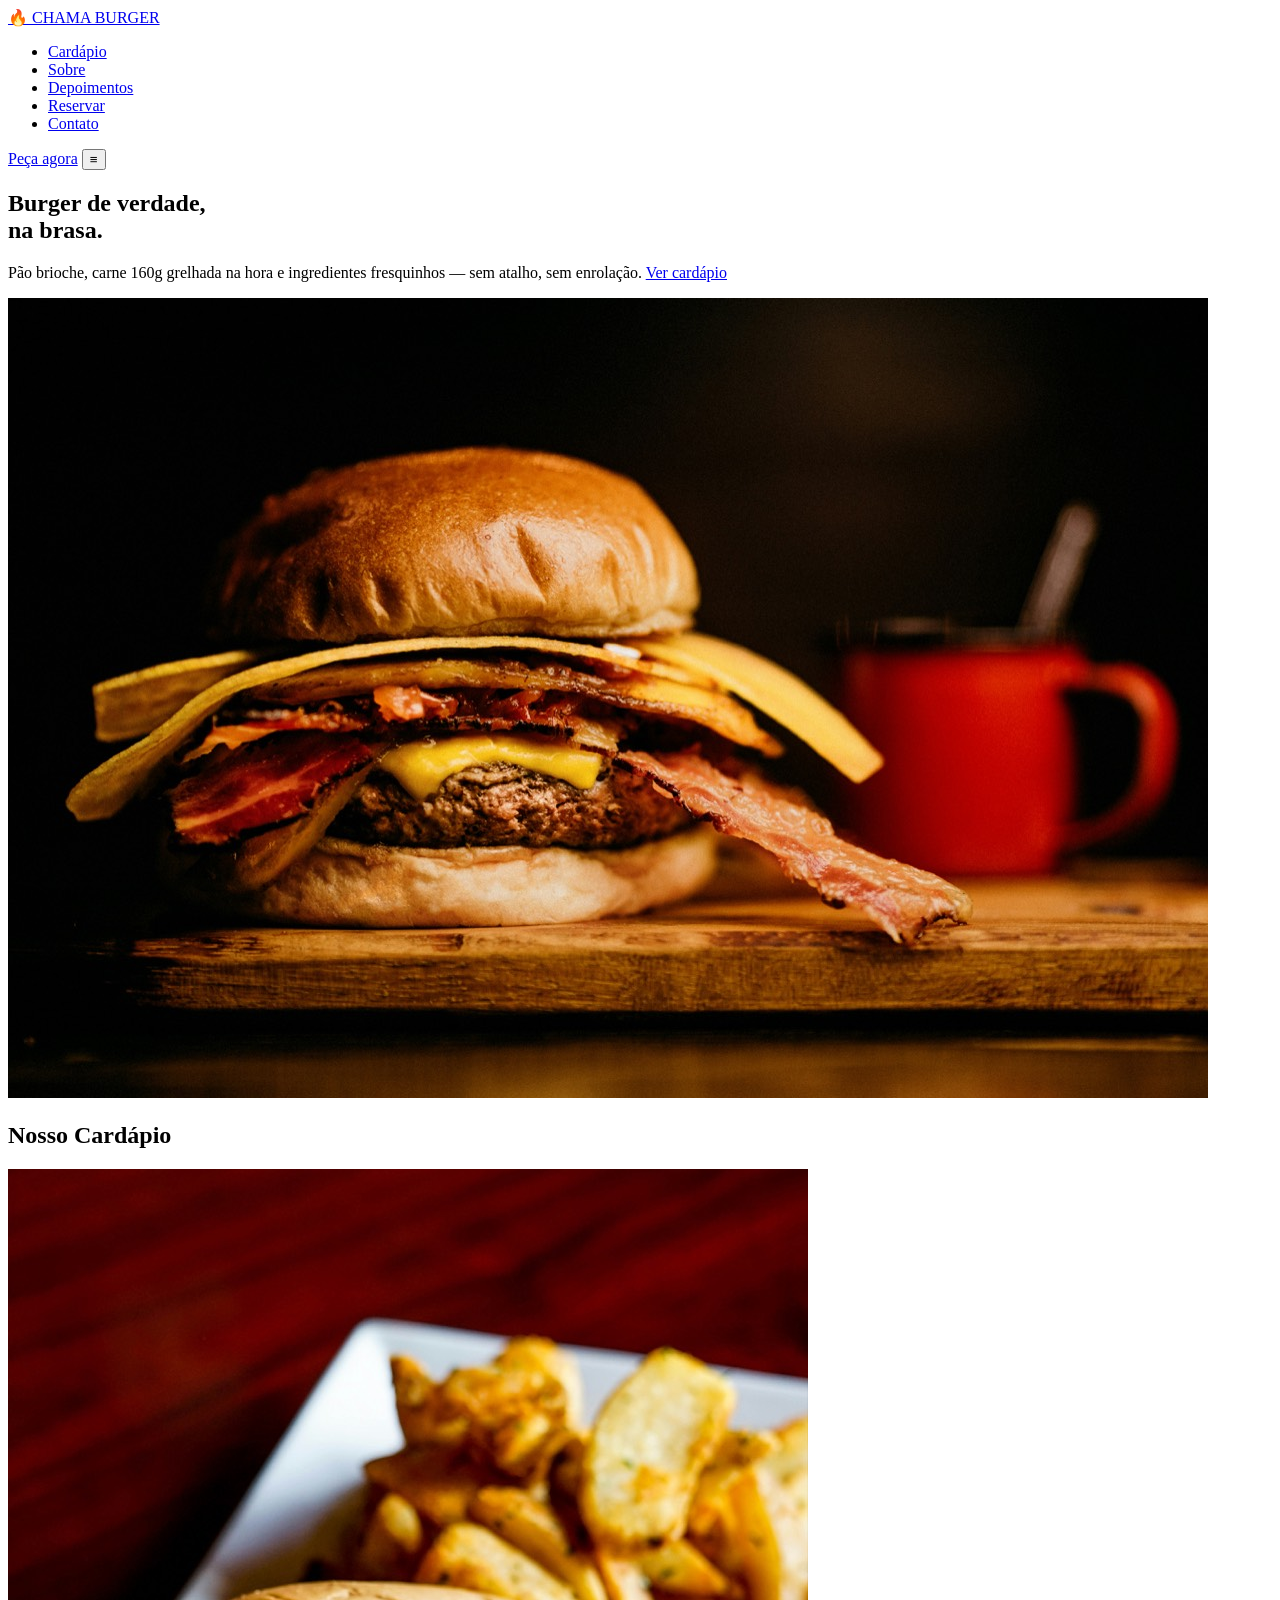
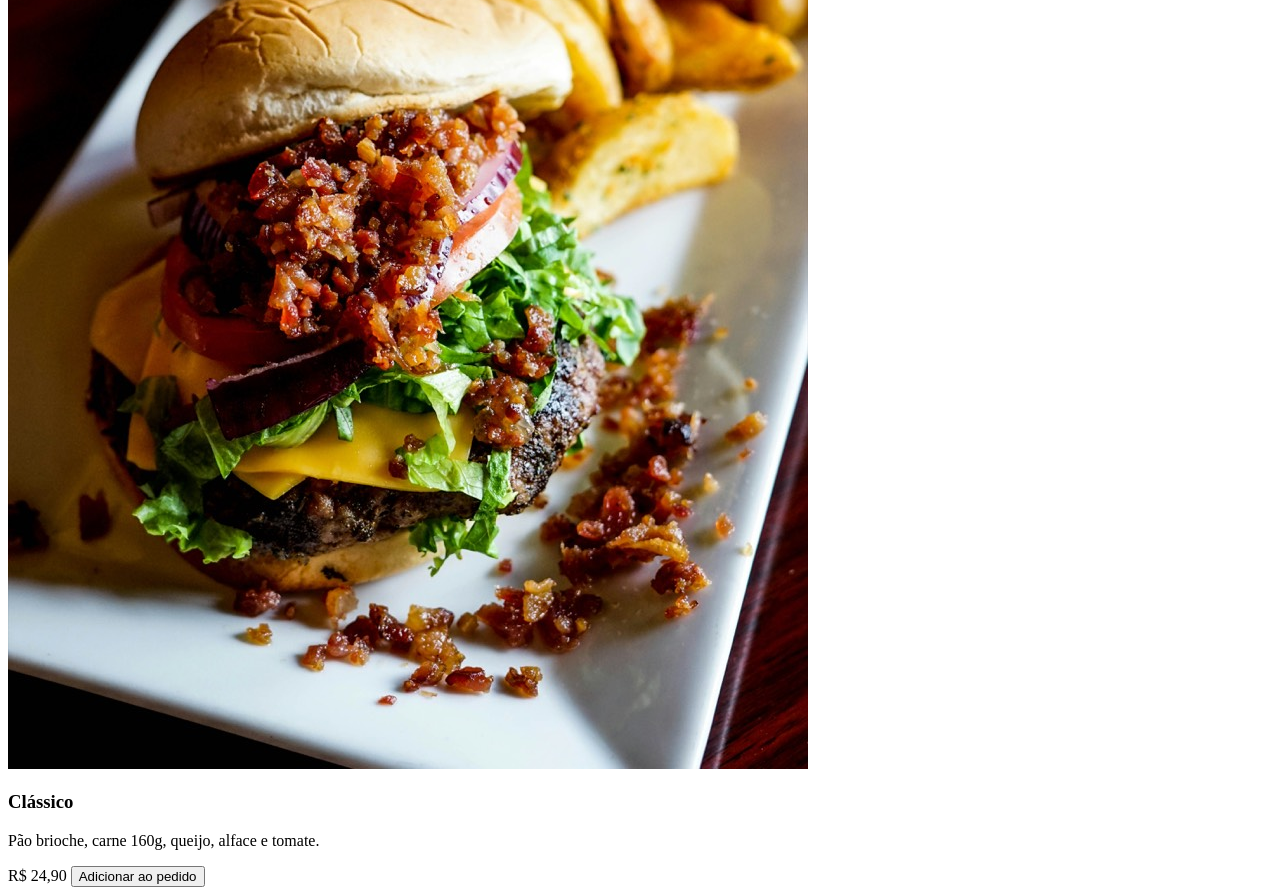
==== ChamaBurger1/index.html @ 7ead704f "ChamaBurger" ====
<!DOCTYPE html>
<html lang="pt-BR">
<head>
    <meta charset="UTF-8">
    <meta name="viewport" content="width=device-width, initial-scale=1.0">
    <title>ChamaBurger</title>
</head>
<body>
    <header class="cabeçalho-site">
<nav class="cabeçalho-site">
<a href="#" class="logo">🔥 CHAMA BURGER</a>

<ul class="menu-links" id="menuLinks">
<li><a href="#cardapio">Cardápio</a></li>
<li><a href="#sobre">Sobre</a></li>
<li><a href="#depoimentos">Depoimentos</a></li>
<li><a href="#reserva">Reservar</a></li>
<li><a href="#contato">Contato</a></li>
</ul>
<a href="#pedir" class="botao botao-nav">Peça agora</a>
<button class="menu-arir" id="menuAbrir" aria_label="Abrir menu">≡</button>
</nav>

    </header>

    <main>
<section class="destaque">
<div class="destaque-conteudo">
<div class="destaque-texto">
<h1>Burger de verdade,<br>na brasa.</h1>
<p>Pão brioche, carne 160g grelhada na hora e ingredientes fresquinhos — sem atalho, sem enrolação.
    <a href="#cardapio" class="botao botao-primario">Ver cardápio</a>

</div>
<div class="destaque-imagem">
<img src="images/destaque-burger.jpg" alt="Hambúrguer artesanal com bacon, queijo e pão brioche, grelhado na brasa">
</div>
</div>

</section>

<section class="cardapio" id="cardapio">
<h2>Nosso Cardápio</h2>
<div class="cardapio-itens">
<article class="cardapio-item">
<div class="cardapio-item-imagem">
<img src="images/burger-classico.jpg" alt="Foto do burger Clássico: pão brioche, carne e queijo">
</div>
<h3>Clássico</h3>
<p>Pão brioche, carne 160g, queijo, alface e tomate.</p>
<span class="preco">R$ 24,90</span>
<button class="adicionar-carrinho" data-name="Clássico" data-preco="24.90">Adicionar ao pedido</button>
</article>
</div>
</section>

    </main>

</body>
</html>
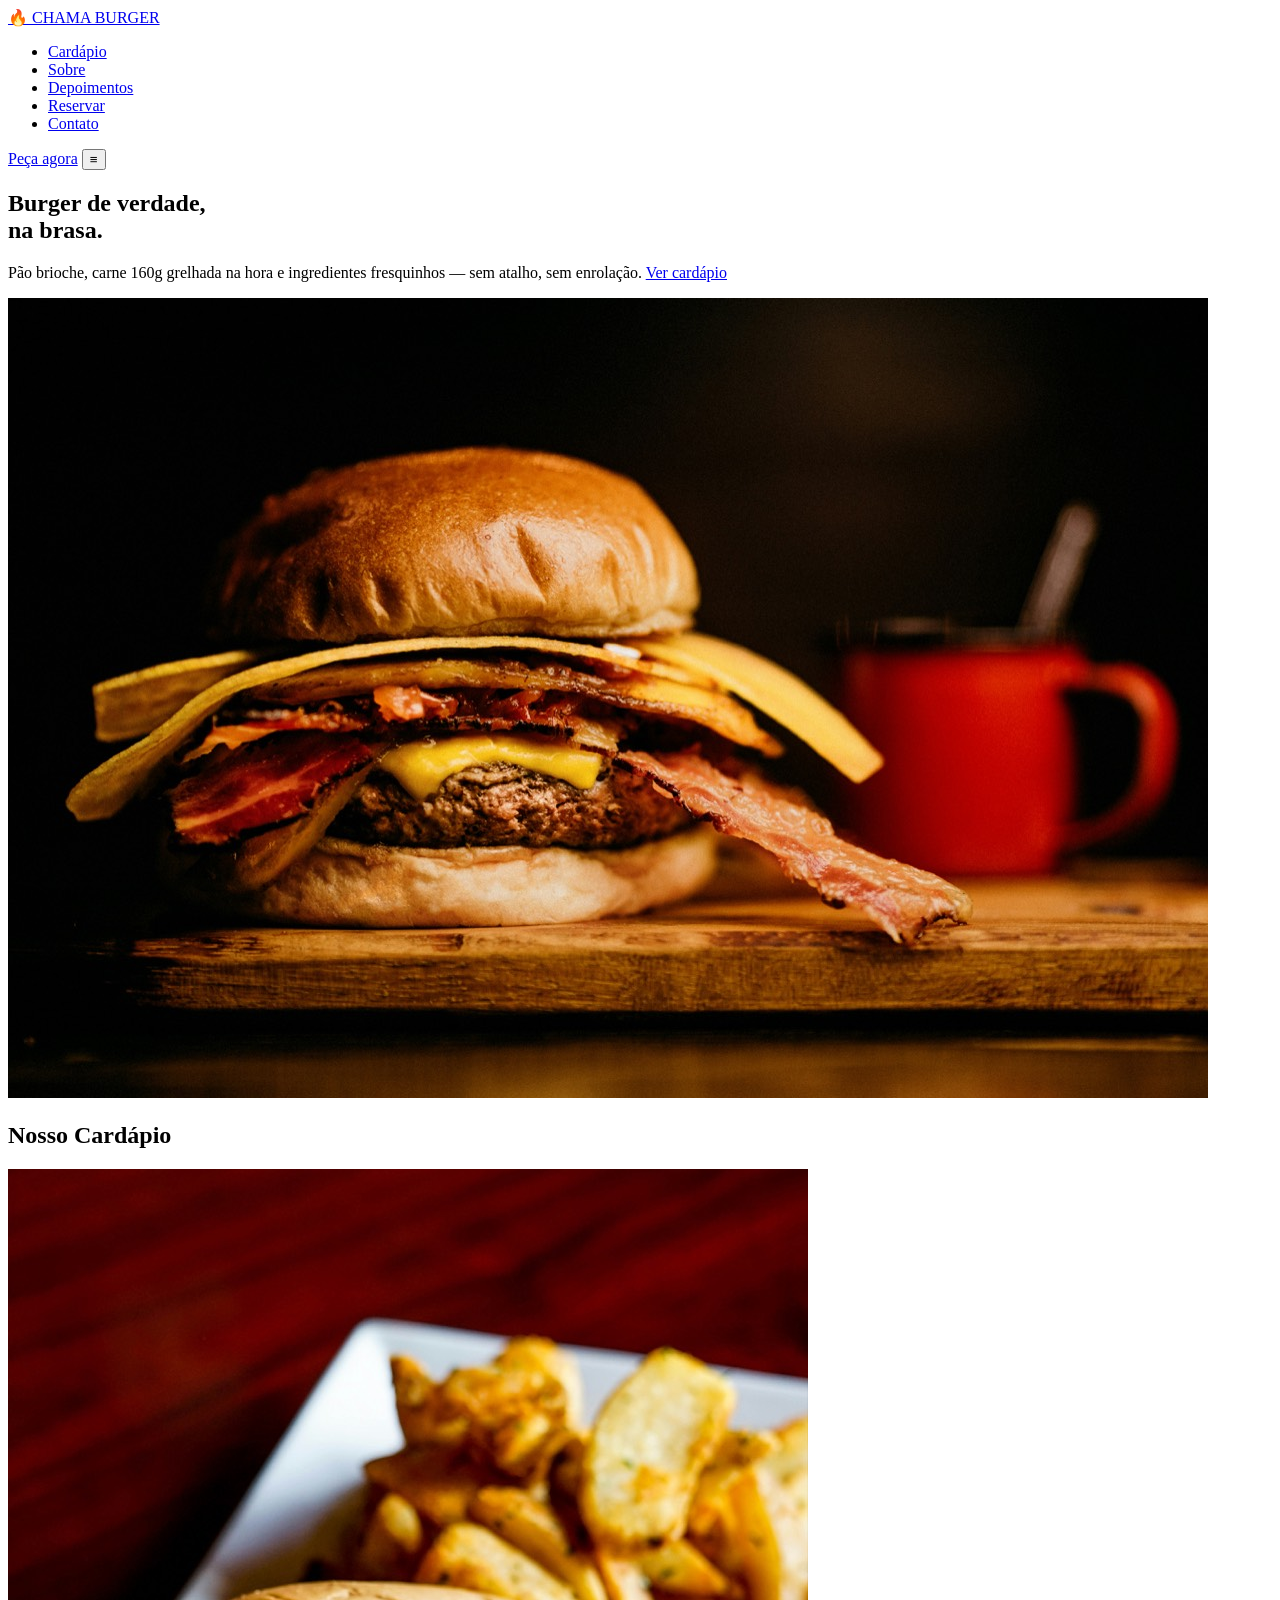
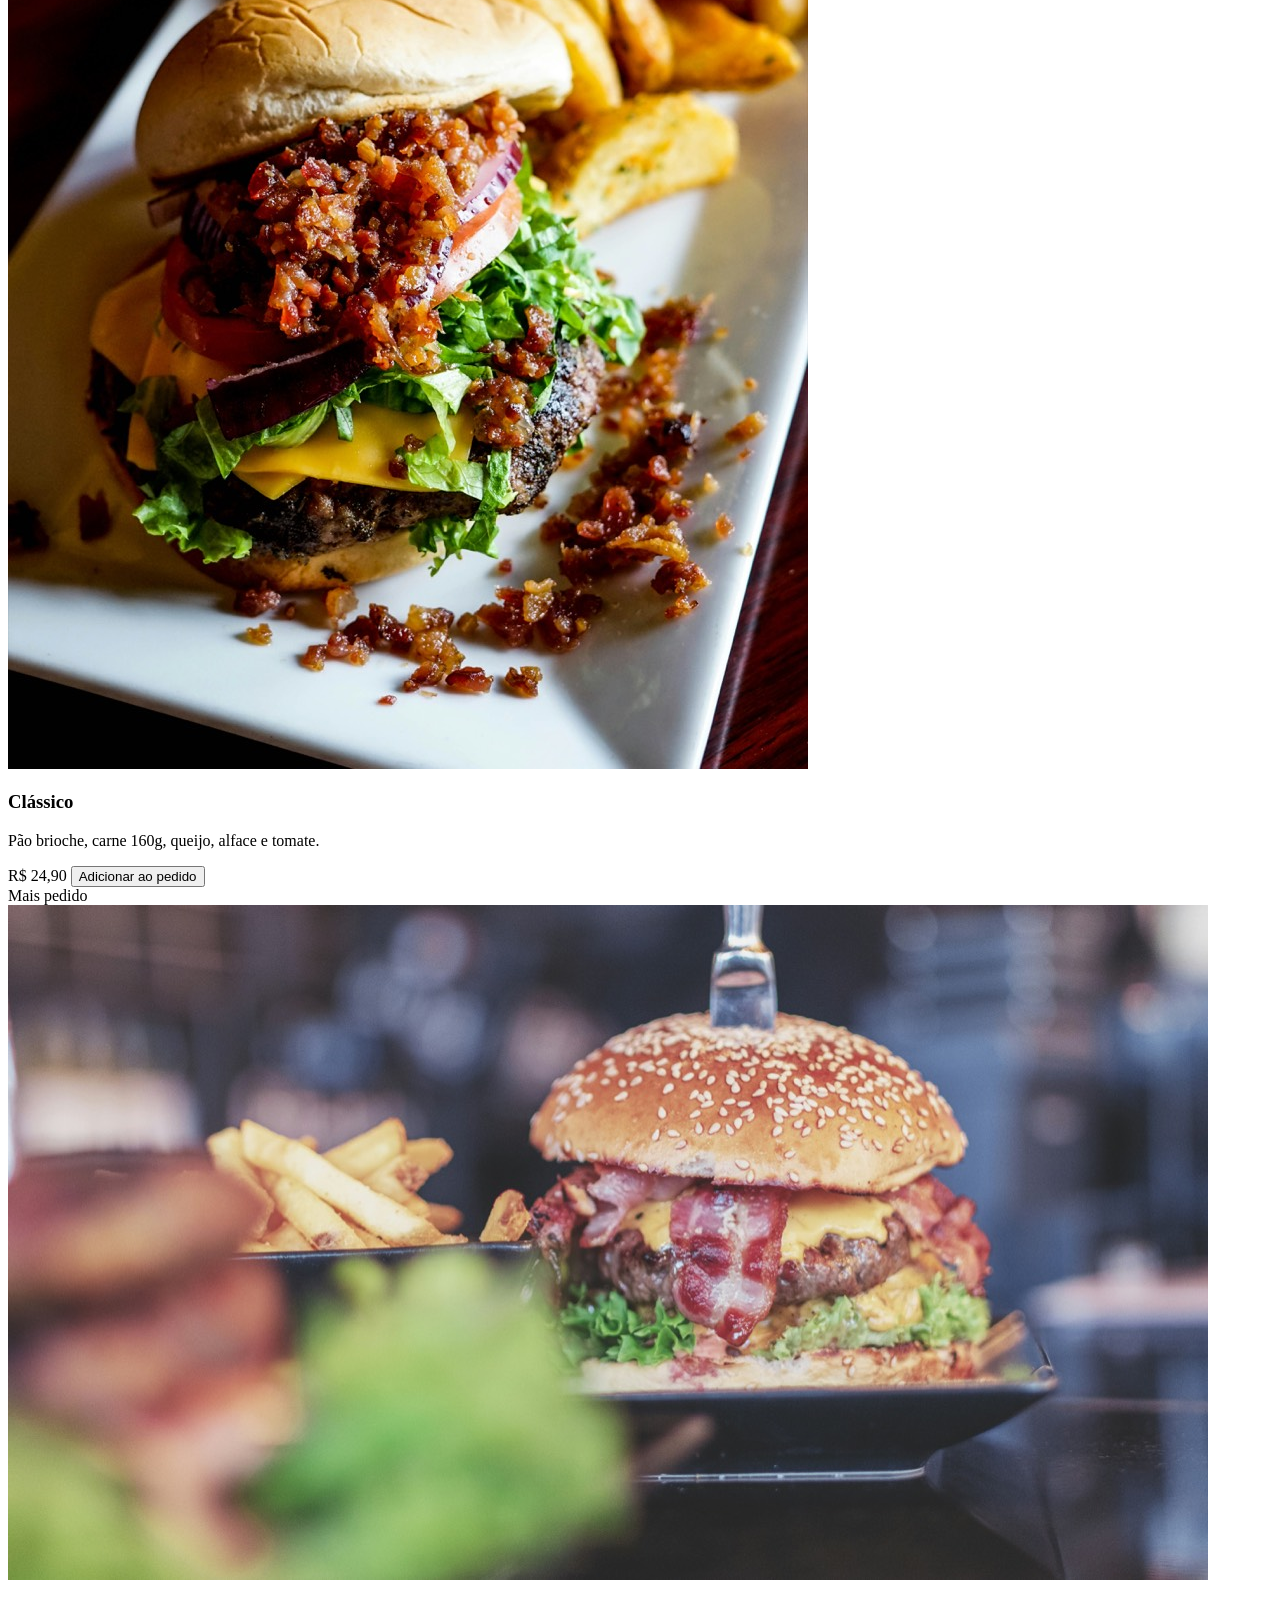
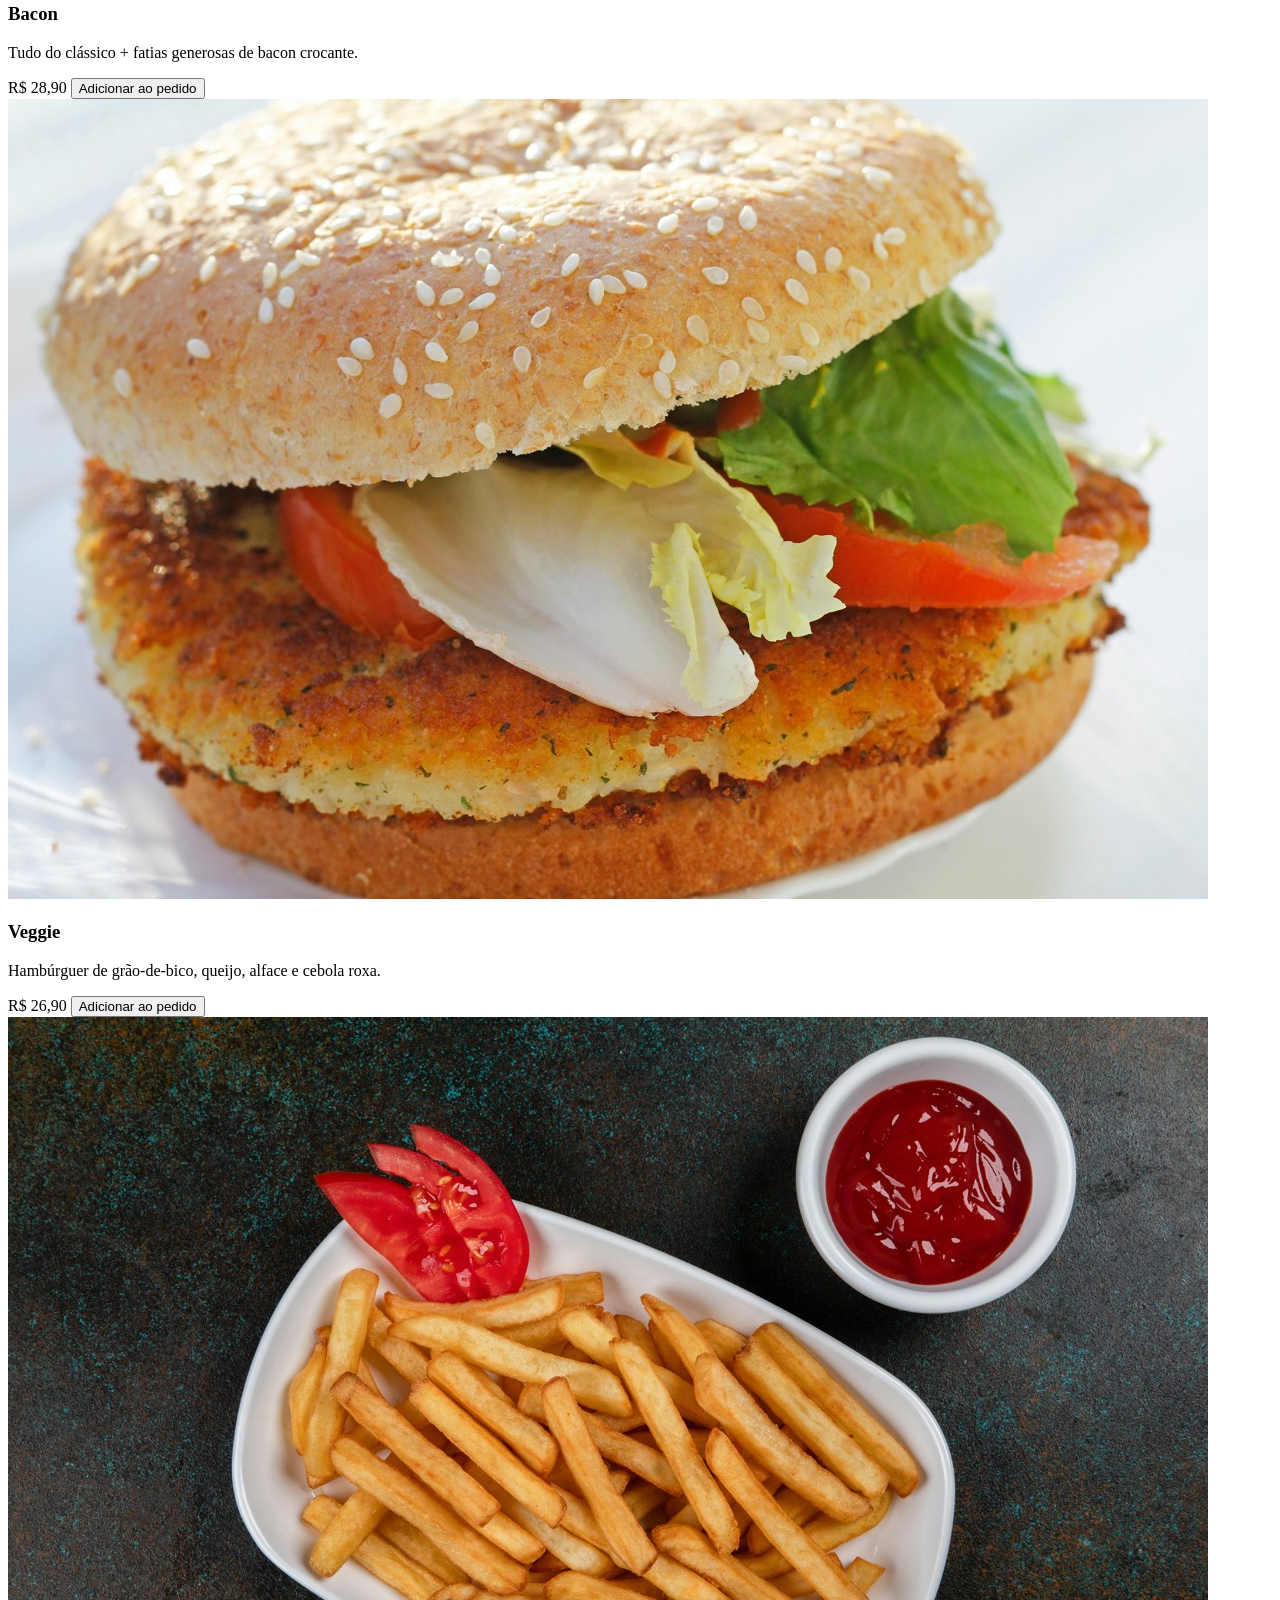
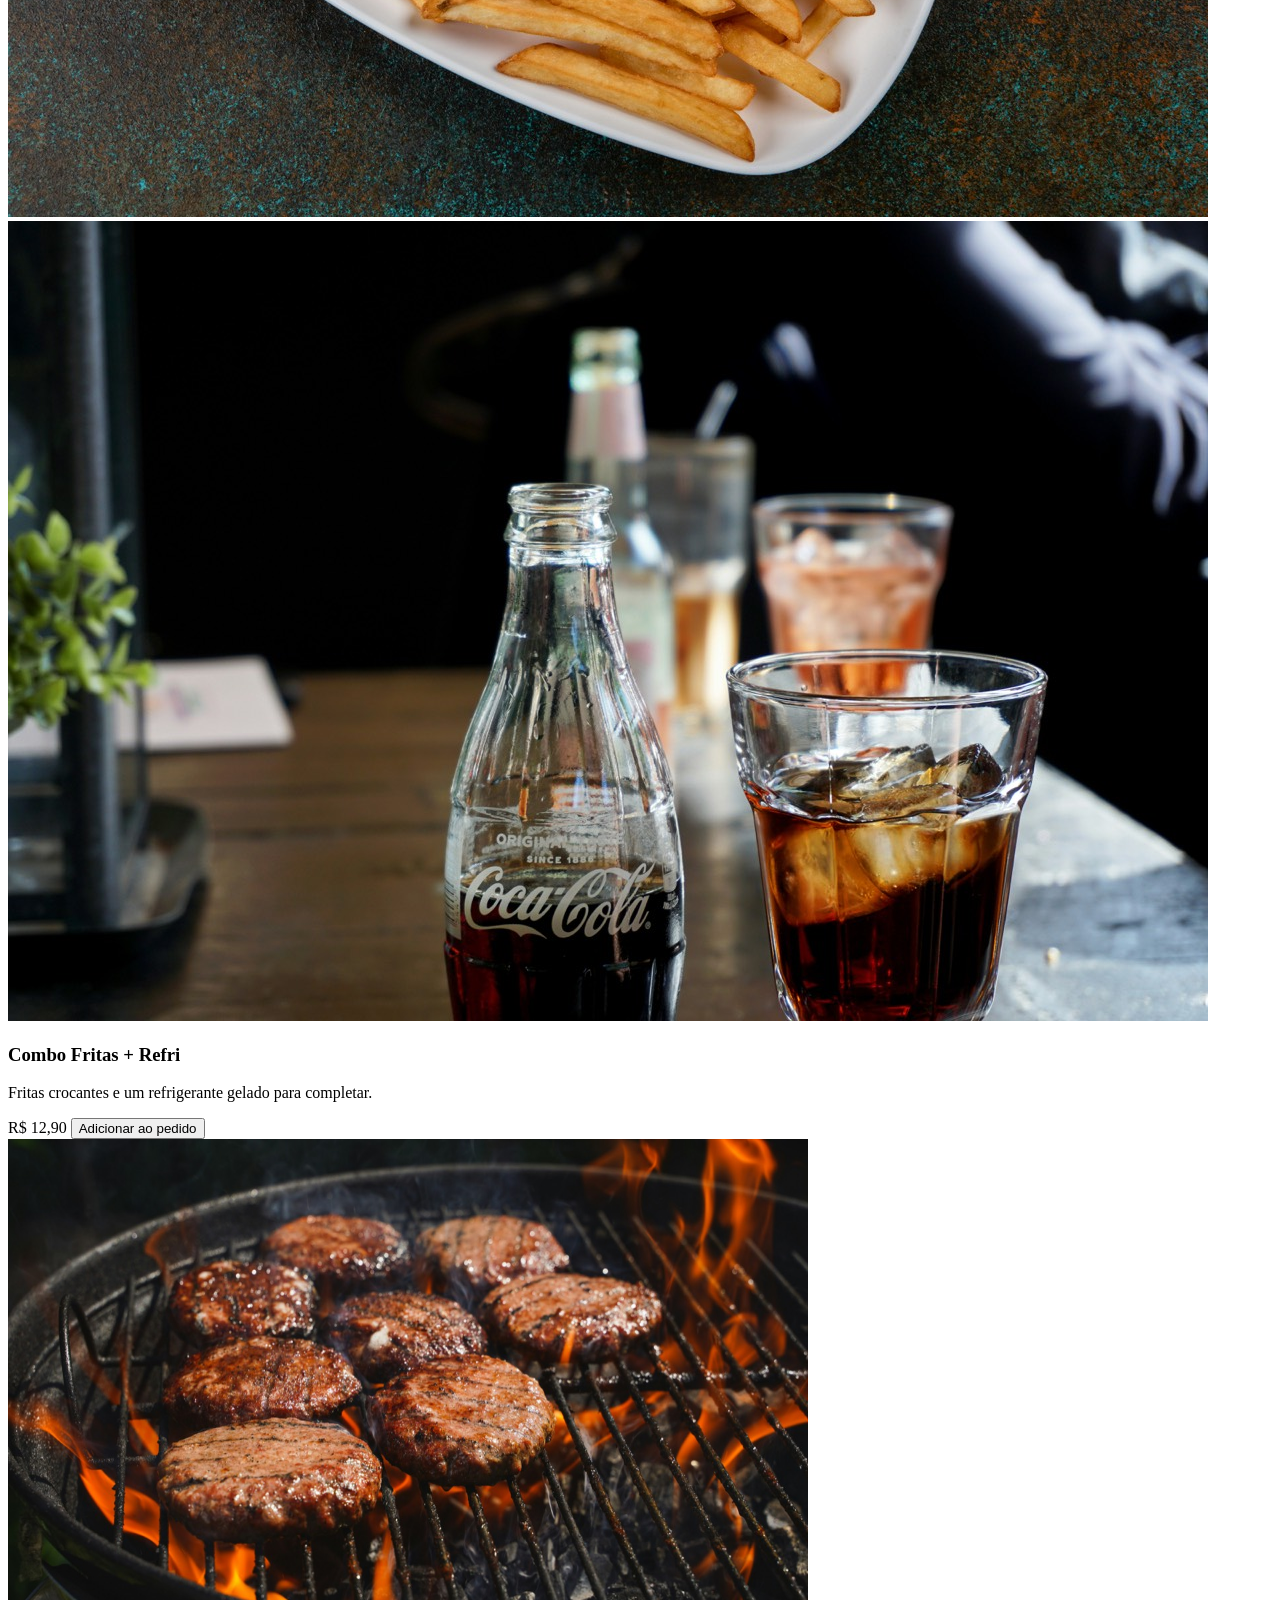
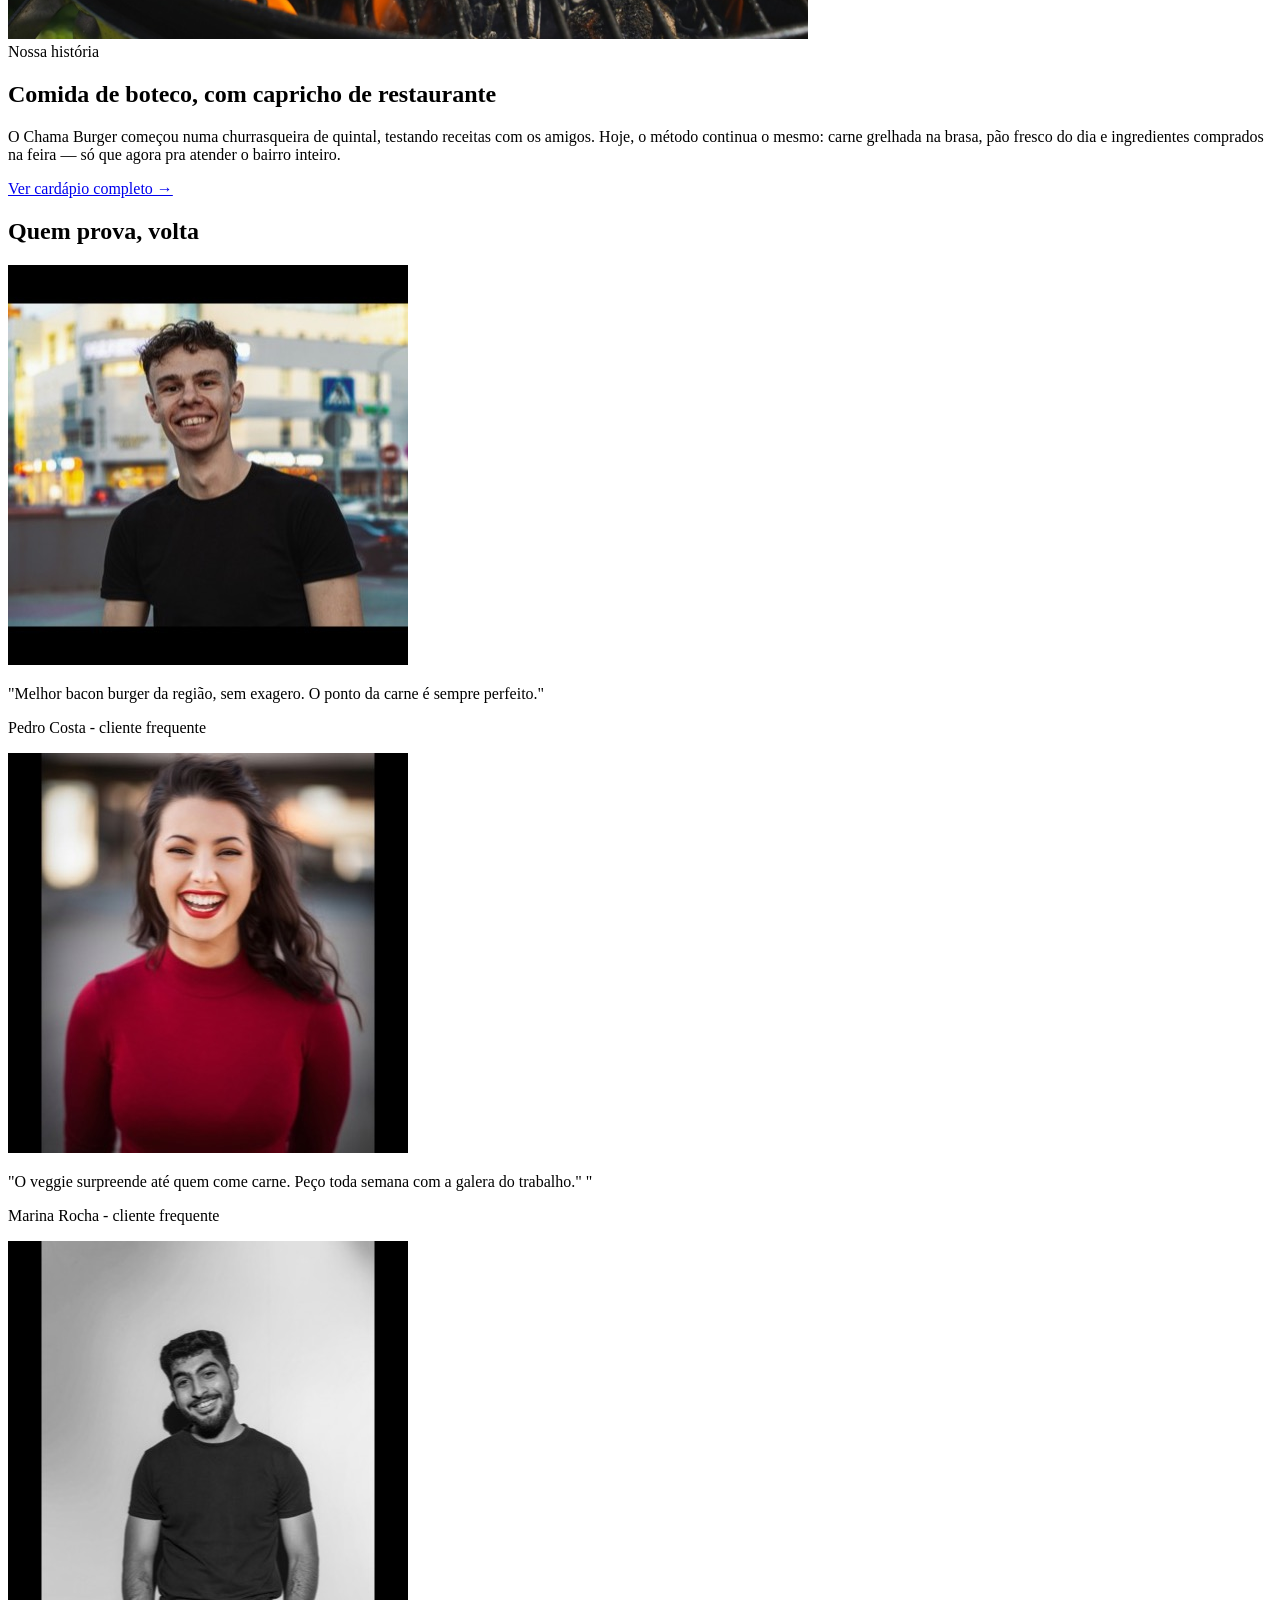
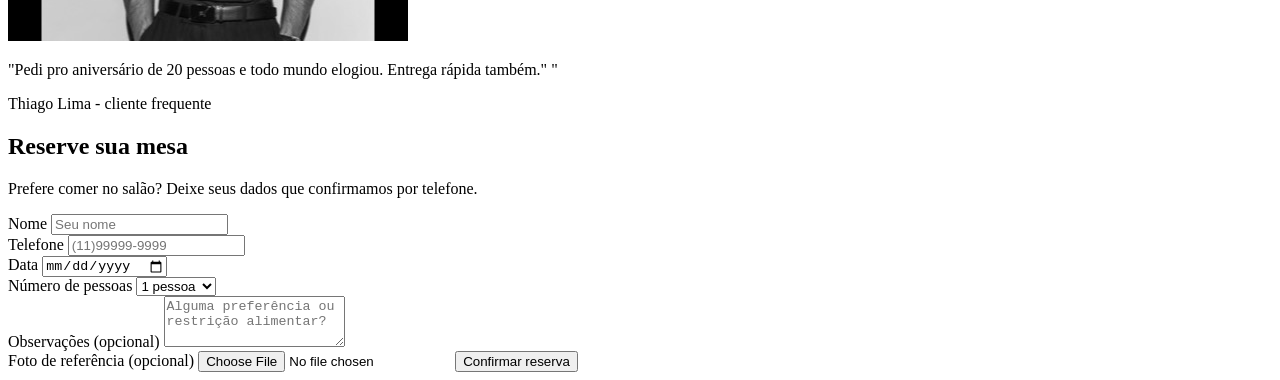
==== commit 061c7a00: "Chamaburger aula 2" ====
--- a/ChamaBurger1/index.html
+++ b/ChamaBurger1/index.html
@@ -1,60 +1,202 @@
 <!DOCTYPE html>
 <html lang="pt-BR">
+
 <head>
     <meta charset="UTF-8">
     <meta name="viewport" content="width=device-width, initial-scale=1.0">
     <title>ChamaBurger</title>
 </head>
+
 <body>
     <header class="cabeçalho-site">
-<nav class="cabeçalho-site">
-<a href="#" class="logo">🔥 CHAMA BURGER</a>
-
-<ul class="menu-links" id="menuLinks">
-<li><a href="#cardapio">Cardápio</a></li>
-<li><a href="#sobre">Sobre</a></li>
-<li><a href="#depoimentos">Depoimentos</a></li>
-<li><a href="#reserva">Reservar</a></li>
-<li><a href="#contato">Contato</a></li>
-</ul>
-<a href="#pedir" class="botao botao-nav">Peça agora</a>
-<button class="menu-arir" id="menuAbrir" aria_label="Abrir menu">≡</button>
-</nav>
+        <nav class="cabeçalho-site">
+            <a href="#" class="logo">🔥 CHAMA BURGER</a>
+
+            <ul class="menu-links" id="menuLinks">
+                <li><a href="#cardapio">Cardápio</a></li>
+                <li><a href="#sobre">Sobre</a></li>
+                <li><a href="#depoimentos">Depoimentos</a></li>
+                <li><a href="#reserva">Reservar</a></li>
+                <li><a href="#contato">Contato</a></li>
+            </ul>
+            <a href="#pedir" class="botao botao-nav">Peça agora</a>
+            <button class="menu-arir" id="menuAbrir" aria_label="Abrir menu">≡</button>
+        </nav>
 
     </header>
 
     <main>
-<section class="destaque">
-<div class="destaque-conteudo">
-<div class="destaque-texto">
-<h1>Burger de verdade,<br>na brasa.</h1>
-<p>Pão brioche, carne 160g grelhada na hora e ingredientes fresquinhos — sem atalho, sem enrolação.
-    <a href="#cardapio" class="botao botao-primario">Ver cardápio</a>
-
-</div>
-<div class="destaque-imagem">
-<img src="images/destaque-burger.jpg" alt="Hambúrguer artesanal com bacon, queijo e pão brioche, grelhado na brasa">
-</div>
-</div>
-
-</section>
-
-<section class="cardapio" id="cardapio">
-<h2>Nosso Cardápio</h2>
-<div class="cardapio-itens">
-<article class="cardapio-item">
-<div class="cardapio-item-imagem">
-<img src="images/burger-classico.jpg" alt="Foto do burger Clássico: pão brioche, carne e queijo">
-</div>
-<h3>Clássico</h3>
-<p>Pão brioche, carne 160g, queijo, alface e tomate.</p>
-<span class="preco">R$ 24,90</span>
-<button class="adicionar-carrinho" data-name="Clássico" data-preco="24.90">Adicionar ao pedido</button>
-</article>
-</div>
-</section>
+        <section class="destaque">
+            <div class="destaque-conteudo">
+                <div class="destaque-texto">
+                    <h1>Burger de verdade,<br>na brasa.</h1>
+                    <p>Pão brioche, carne 160g grelhada na hora e ingredientes fresquinhos — sem atalho, sem enrolação.
+                        <a href="#cardapio" class="botao botao-primario">Ver cardápio</a>
+
+                </div>
+                <div class="destaque-imagem">
+                    <img src="images/destaque-burger.jpg"
+                        alt="Hambúrguer artesanal com bacon, queijo e pão brioche, grelhado na brasa">
+                </div>
+            </div>
+
+        </section>
+
+        <section class="cardapio" id="cardapio">
+            <h2>Nosso Cardápio</h2>
+            <div class="cardapio-itens">
+
+                <article class="cardapio-item">
+                    <div class="cardapio-item-imagem">
+                        <img src="images/burger-classico.jpg"
+                            alt="Foto do burger Clássico: pão brioche, carne e queijo">
+                    </div>
+                    <h3>Clássico</h3>
+                    <p>Pão brioche, carne 160g, queijo, alface e tomate.</p>
+                    <span class="preco">R$ 24,90</span>
+                    <button class="adicionar-carrinho" data-name="Clássico" data-preco="24.90">Adicionar ao
+                        pedido</button>
+                </article>
+
+                <article class="cardapio-item">
+                    <span class="selo">Mais pedido</span>
+                    <div class="cardapio-item-imagem">
+                        <img src="images/burger-bacon.jpg" alt="Foto do burger Bacon com fatias crocantes">
+                    </div>
+                    <h3>Bacon</h3>
+                    <p>Tudo do clássico + fatias generosas de bacon crocante.</p>
+                    <span class="preco">R$ 28,90</span>
+                    <button class="adicionar-carrinho" data-name="Clássico" data-preco="28.90">Adicionar ao
+                        pedido</button>
+                </article>
+
+                <article class="cardapio-item">
+                    <div class="cardapio-item-imagem">
+                        <img src="images/burger-veggie.jpg" alt="Foto do burger Veggie com grão-de-bico e salada">
+                    </div>
+                    <h3>Veggie</h3>
+                    <p>Hambúrguer de grão-de-bico, queijo, alface e cebola roxa.</p>
+                    <span class="preco">R$ 26,90</span>
+                    <button class="adicionar-carrinho" data-name="Clássico" data-preco="26.90">Adicionar ao
+                        pedido</button>
+                </article>
+
+                <article class="cardapio-item">
+                    <div class="cardapio-item-imagem cardapio-item-imagem-combo">
+                        <img src="images/fritas.jpg" alt="Porção de fritas crocantes">
+                        <img src="images/bebida.jpg" alt="Refrigerante gelado com gelo">
+                    </div>
+                    <h3>Combo Fritas + Refri</h3>
+                    <p>Fritas crocantes e um refrigerante gelado para completar.</p>
+                    <span class="preco">R$ 12,90</span>
+                    <button class="adicionar-carrinho" data-name="Combo Fritas + Refri" data-preco="12.90">Adicionar ao
+                        pedido</button>
+                </article>
+            </div>
+            <section>
+
+                <!--Sobre-->
+            </section class="sobre" id="sobre">
+            <div class="sobre-imagem">
+                <img src="images/sobre-burger.jpg" alt="" width="800" height="500">
+            </div>
+
+            <div class="sobre-texto">
+                <span class="secao-rotulo">Nossa história</span>
+                <h2>Comida de boteco, com capricho de restaurante</h2>
+                <p>O Chama Burger começou numa churrasqueira de quintal, testando receitas com os
+                    amigos. Hoje, o método continua o mesmo: carne grelhada na brasa, pão fresco
+                    do dia e ingredientes comprados na feira — só que agora pra atender o bairro
+                    inteiro.
+                </p>
+                <a href="#cardapio" class="link-seta">Ver cardápio completo →</a>
+            </div>
+        </section>
+
+        <!-- DEPOIMENTOS -->
+        <section class="depoimentos" id="depoimentos">
+
+            <h2>Quem prova, volta</h2>
+            <div class="depoimentos-lista">
+
+                <article class="depoimento">
+                    <img src="images/avatar-pedro.jpg" alt="Foto de Pedro Costa" class="avatar" class="citacao">
+                    <p>"Melhor bacon burger da região, sem exagero. O ponto da carne é sempre perfeito."</p>
+                    <p class="autor">Pedro Costa <span>- cliente frequente</span></p>
+                </article>
+
+                <article class="depoimento">
+                    <img src="images/avatar-marina.jpg" alt="Foto de Marina" class="avatar" class="citacao">
+                    <p>"O veggie surpreende até quem come carne. Peço toda semana com a galera do trabalho."
+                        "</p>
+                    <p class="autor">Marina Rocha <span>- cliente frequente</span></p>
+                </article>
+
+                <article class="depoimento">
+                    <img src="images/avatar-thiago.jpg" alt="Foto de Thiago Lima" class="avatar" class="citacao">
+                    <p>"Pedi pro aniversário de 20 pessoas e todo mundo elogiou. Entrega rápida também."
+                        "</p>
+                    <p class="autor">Thiago Lima <span>- cliente frequente</span></p>
+                </article>
+
+            </div>
+
+        </section>
+
+        <!-- Reserva -->
+        <section class="reserva" id="reserva">
+            <h2>Reserve sua mesa</h2>
+            <p>Prefere comer no salão? Deixe seus dados que confirmamos por telefone.
+            </p>
+
+            <form class="reserva-formulario" id="reservaFormulario">
+
+                <div class="linha-formulario?">
+                    <label for="nome">Nome</label>
+                    <input type="text" id="nome" name="nome" placeholder="Seu nome" required>
+                </div>
+
+                <div class="linha-formulario">
+                    <label for="telefone">Telefone</label>
+                    <input type="tel" id="telefone" name="telefone" placeholder="(11)99999-9999" required>
+                </div>
+
+                <div class="linha-formulario?">
+                    <label for="data">Data</label>
+                    <input type="date" id="data" name="data" required>
+                </div>
+
+                <div class="linha-formulario">
+                    <label for="pessoas">Número de pessoas</label>
+                    <select name="pessoas" id="pessoas">
+                        <option value="1">1 pessoa</option>
+                        <option value="2">2 pessoa</option>
+                        <option value="3">3 pessoa</option>
+                        <option value="4">4 pessoa</option>
+                        <option value="5+">5 ou mais</option>
+                    </select>
+                </div>
+
+                <div class="linha-formulario linha-formulario-completa">
+                    <label for="mensagem">Observações (opcional)</label>
+                    <textarea name="mensagem" id="mensagem" rows="3"
+                        placeholder="Alguma preferência ou restrição alimentar?"></textarea>
+                </div>
+
+                <div class="linha-formulario linha-formulario-completa">
+                    <label for="foto">Foto de referência (opcional)</label>
+                    <input type="file" id="foto" name="foto" accept="image/*">
+
+                    <img id="fotoPrevia" class="foto-previa" alt="Prévia da imagem selecionada" hidden>
+                    <button type="submit" class="botao botao-primario formulario-enviar">Confirmar reserva</button>
+                </div>
+
+            </form>
+        </section>
+
 
     </main>
 
 </body>
+
 </html>
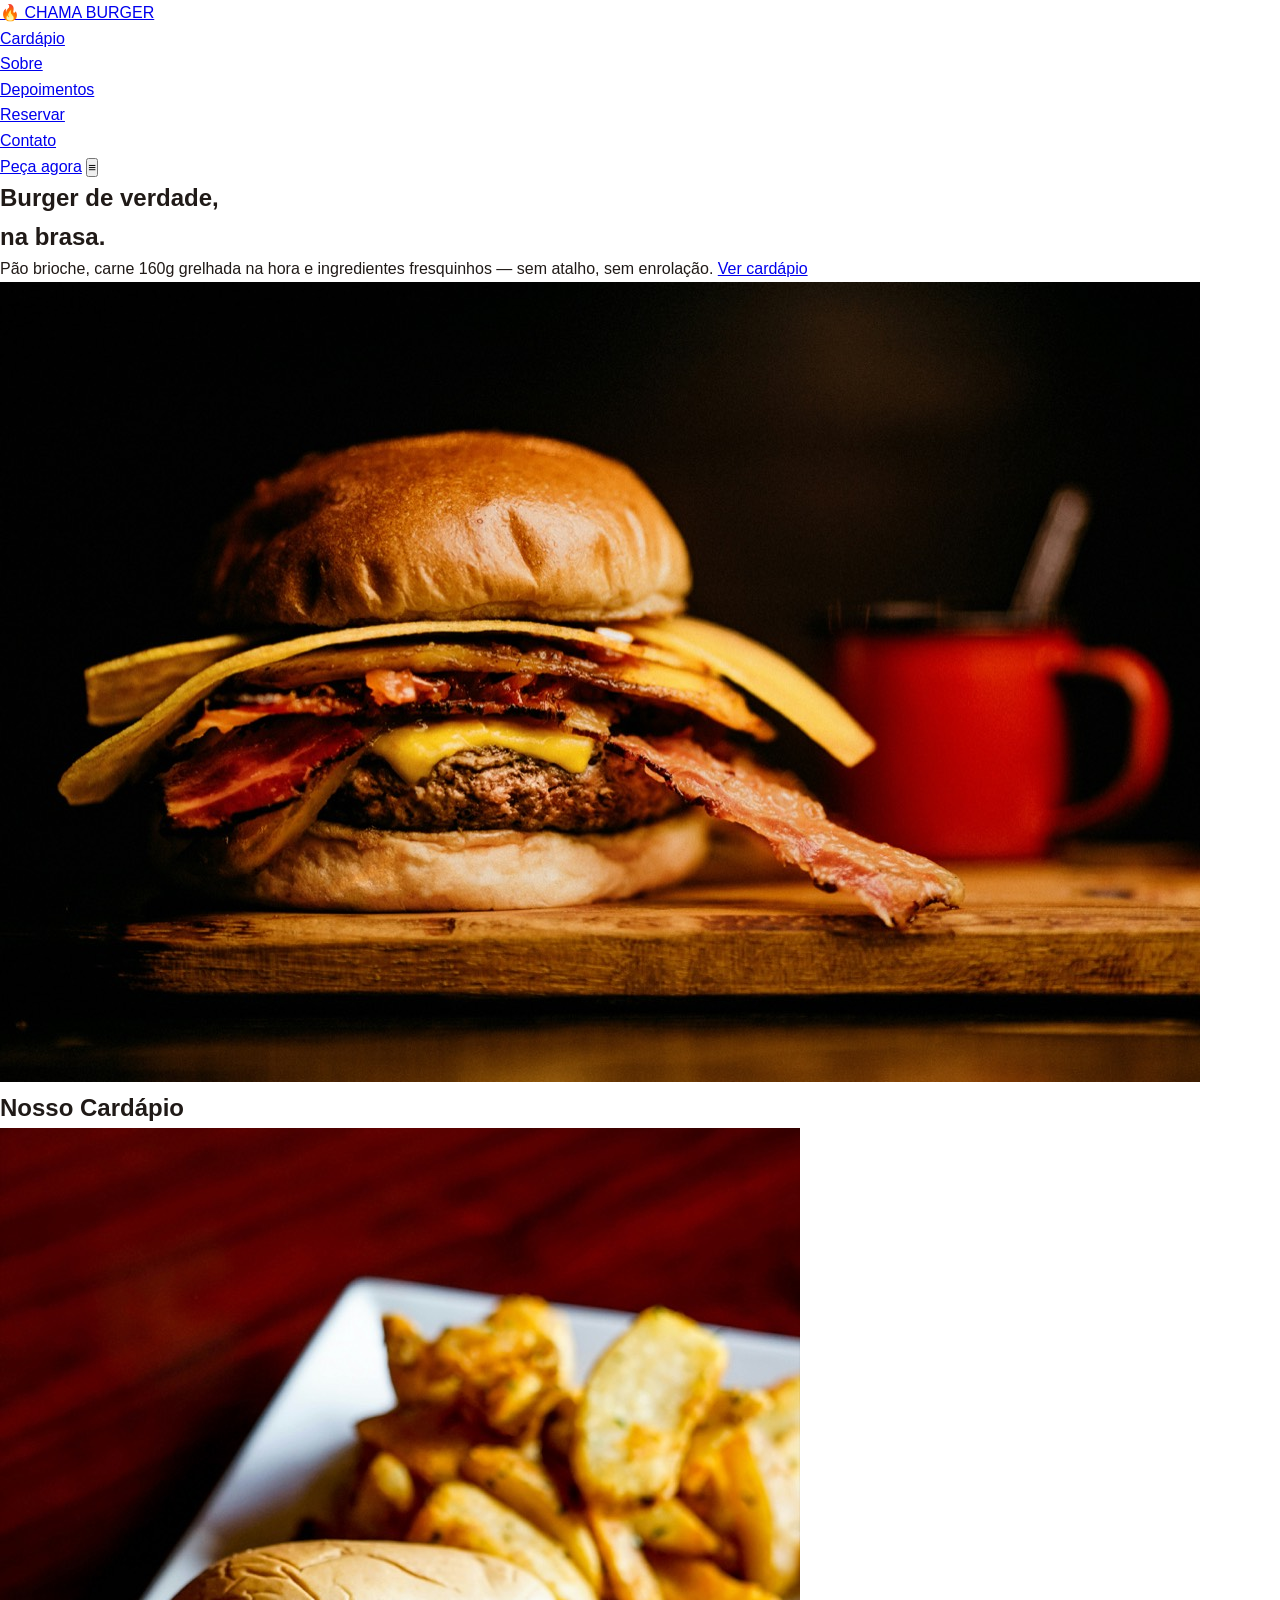
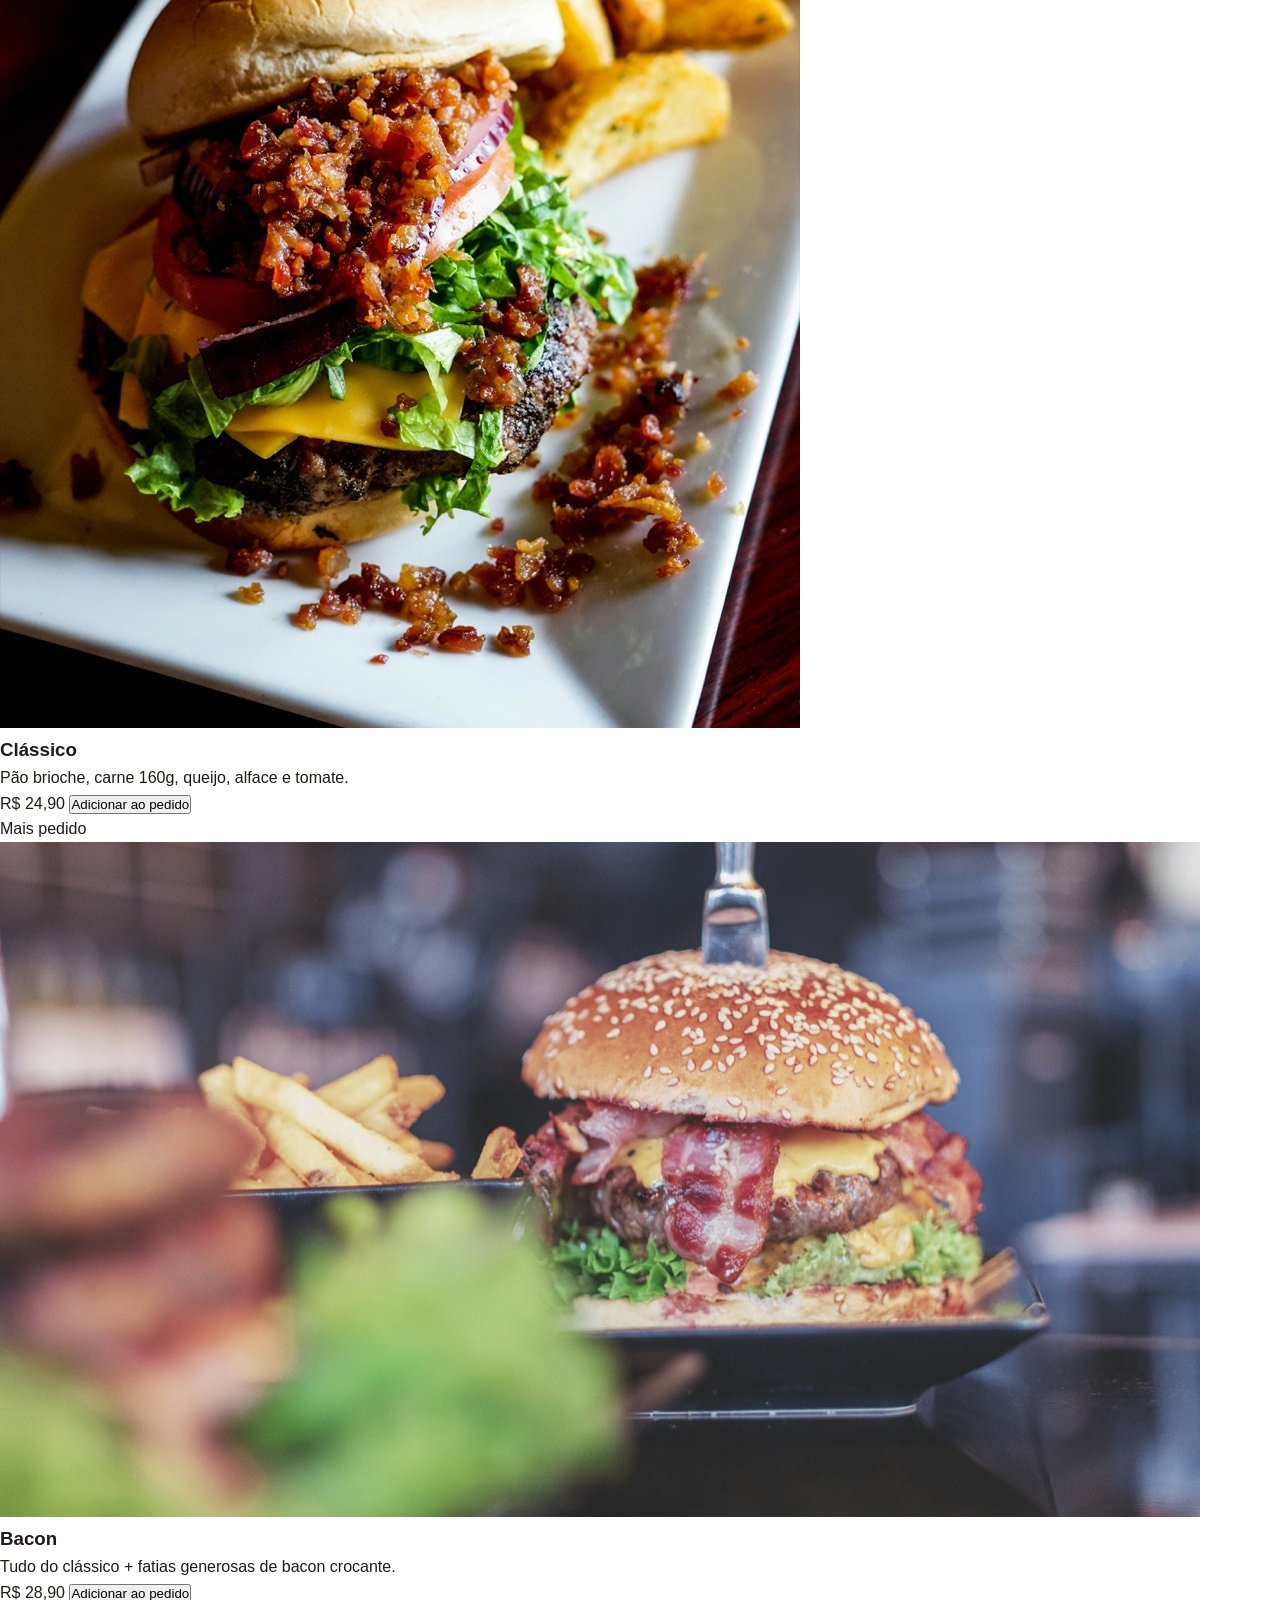
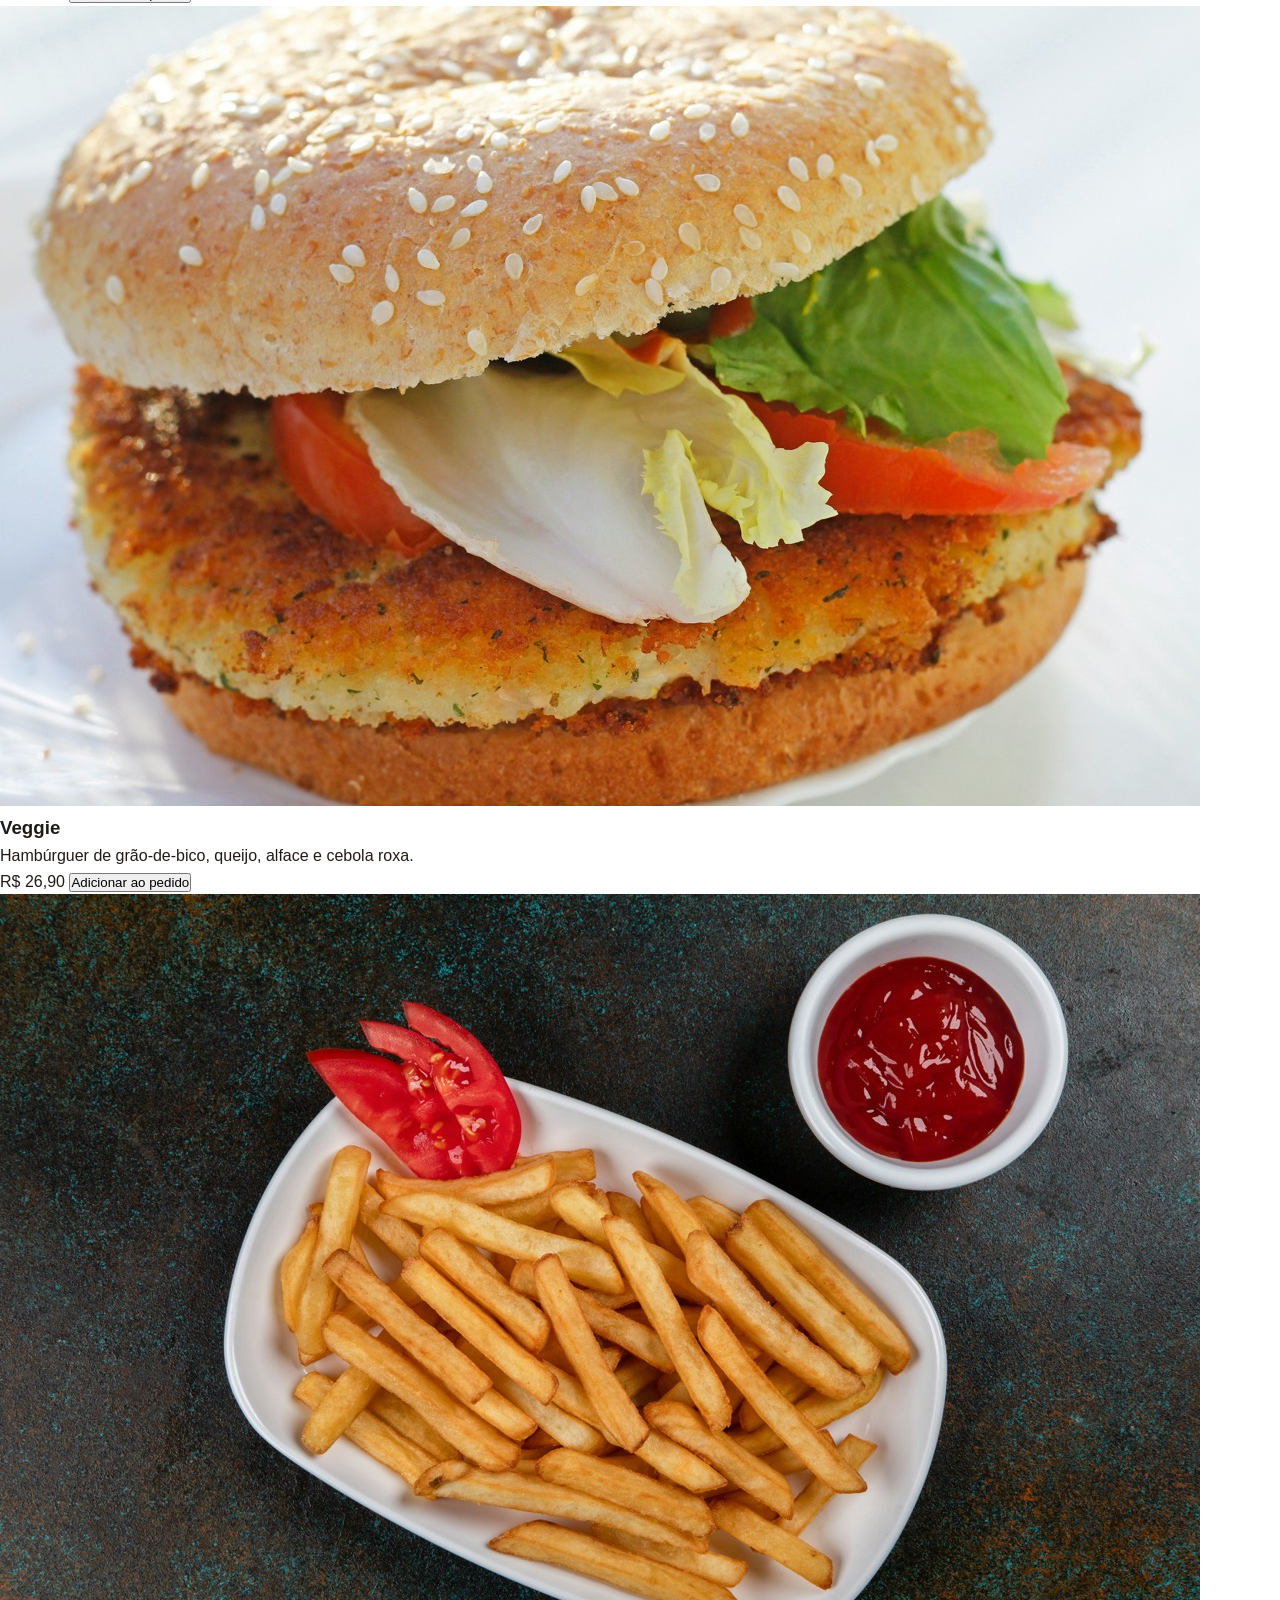
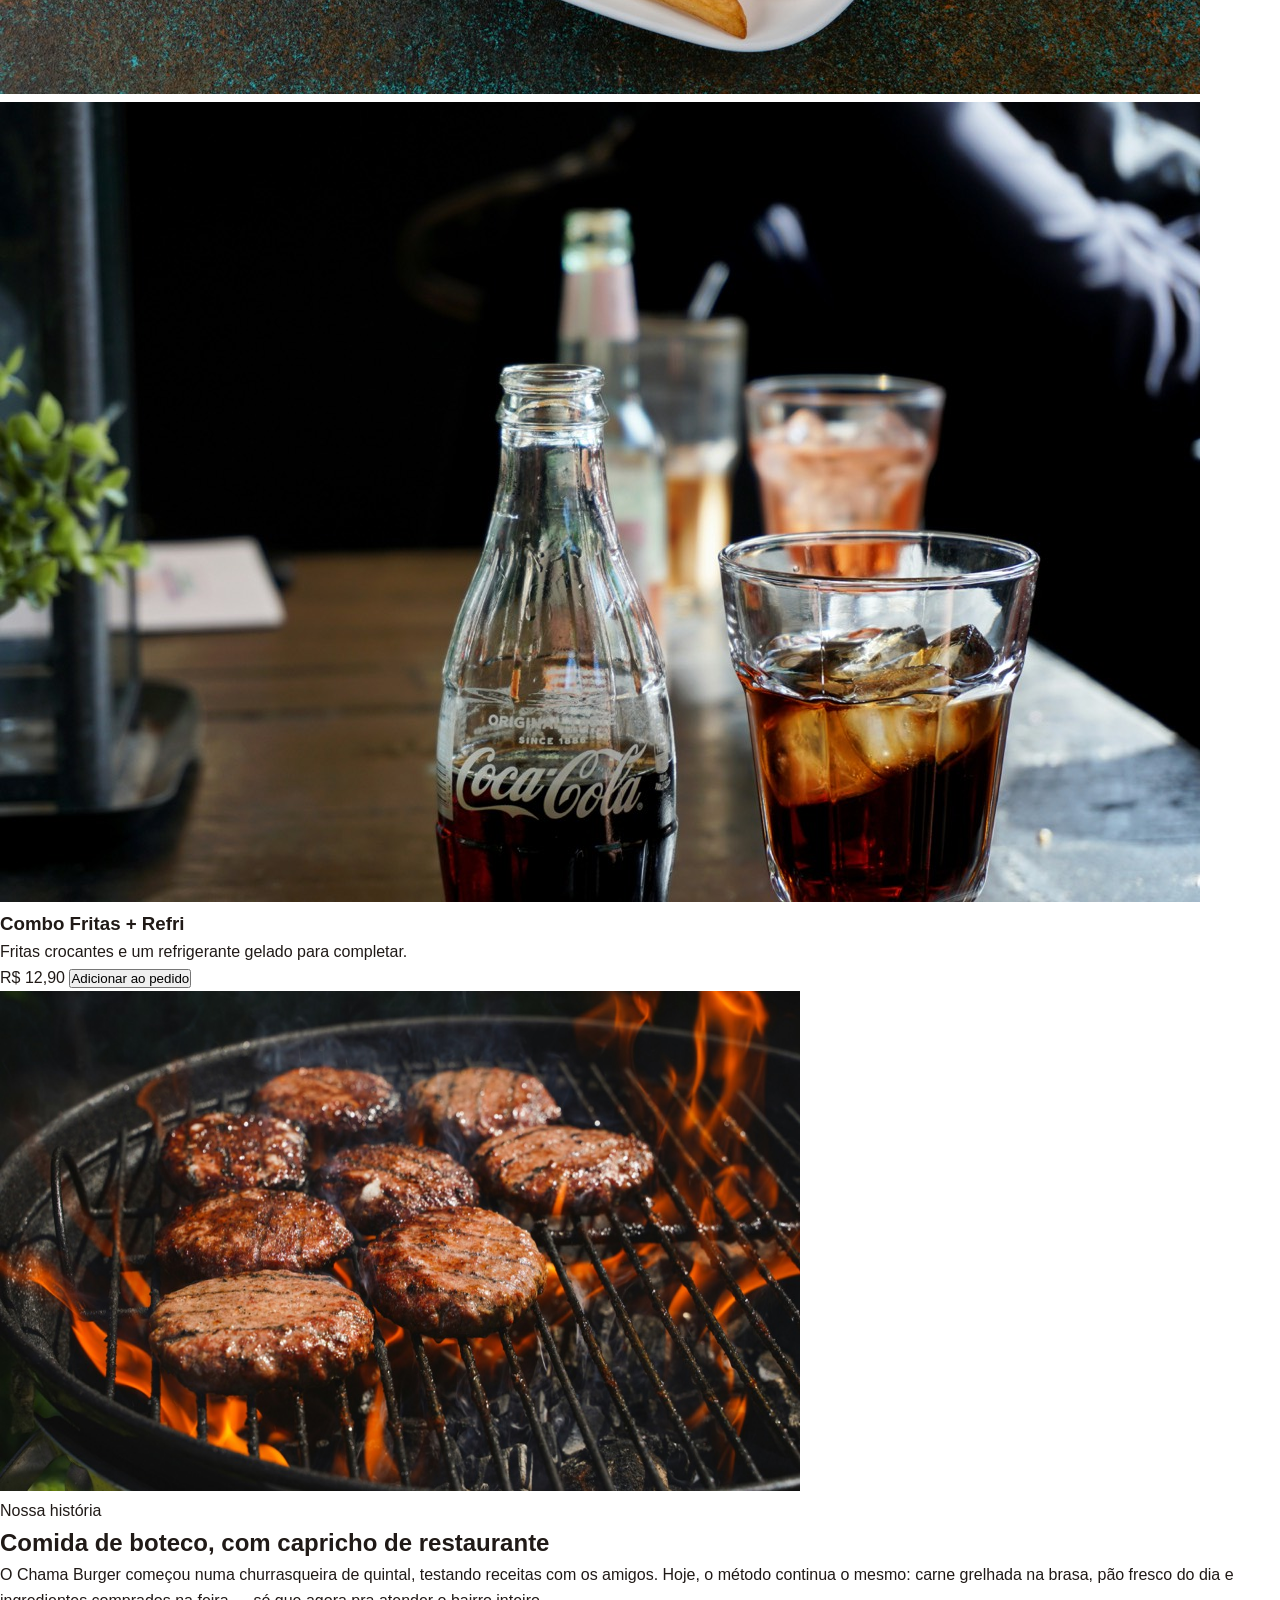
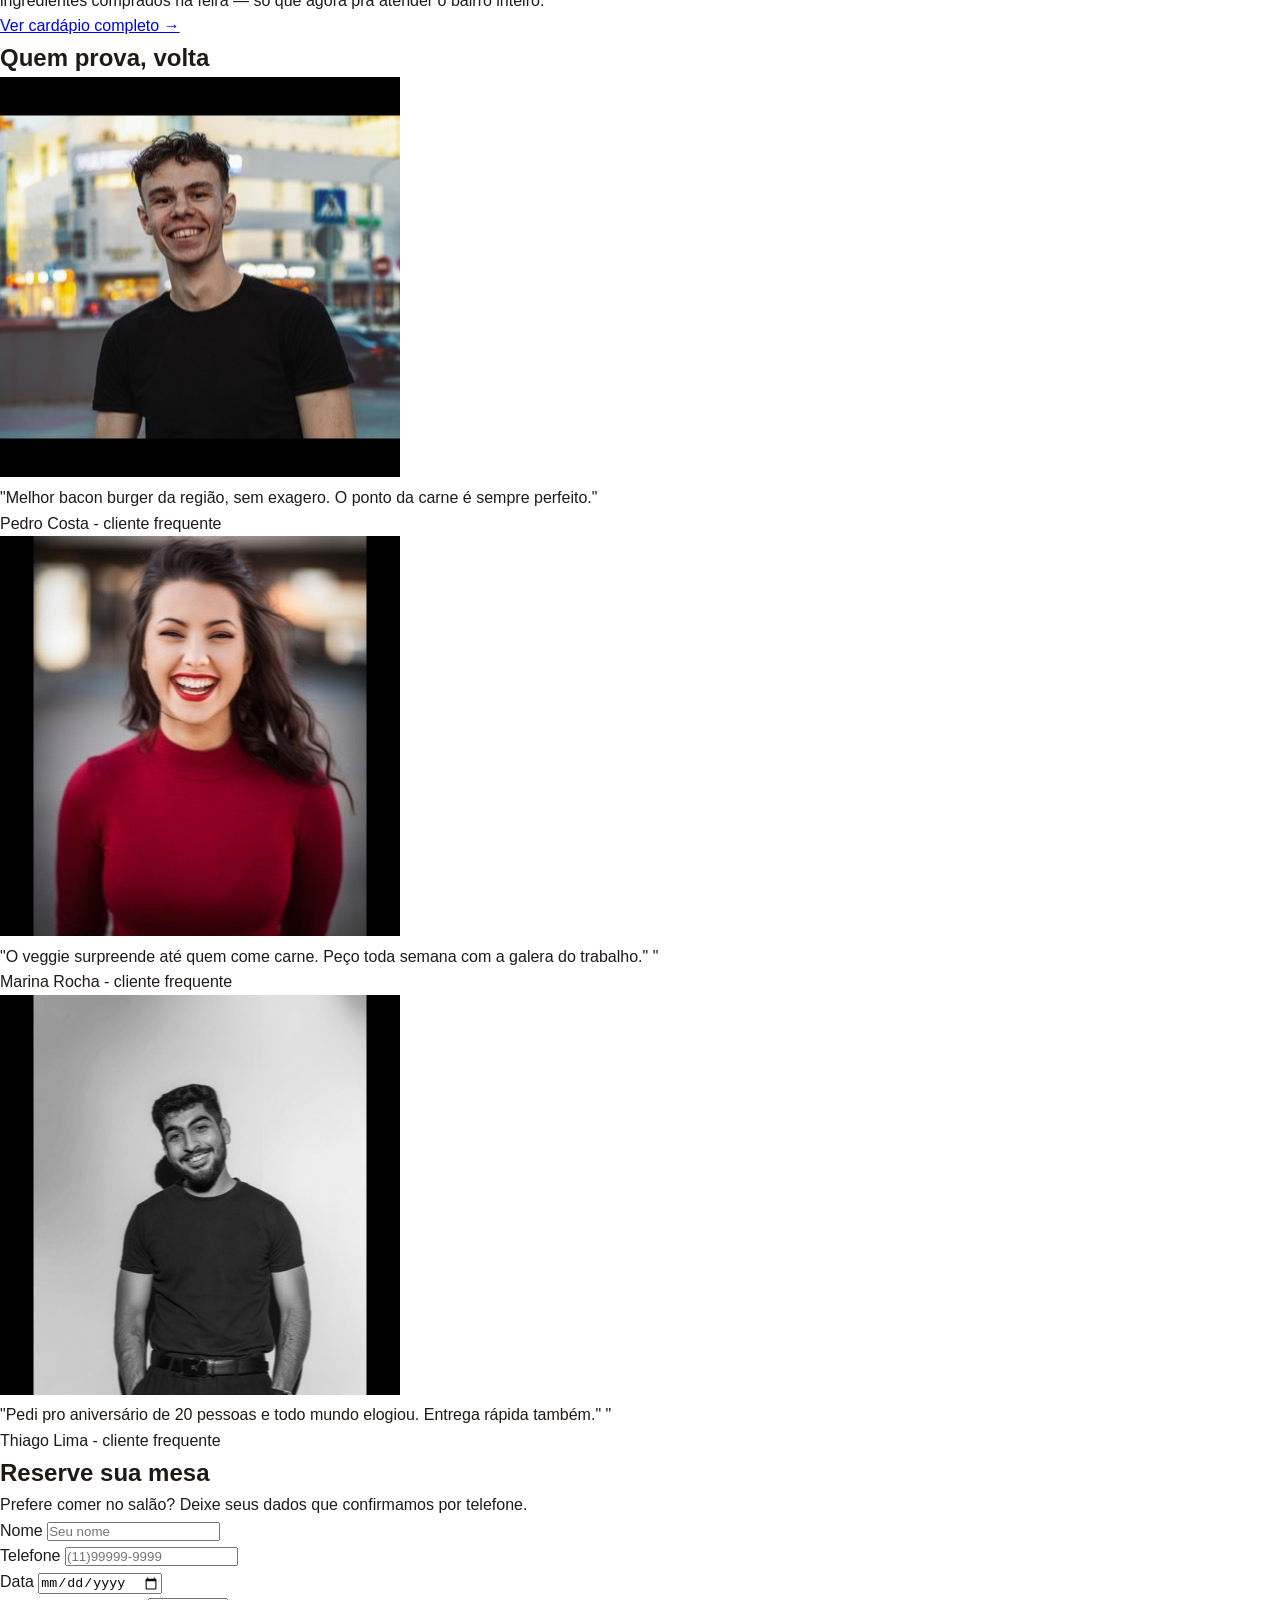
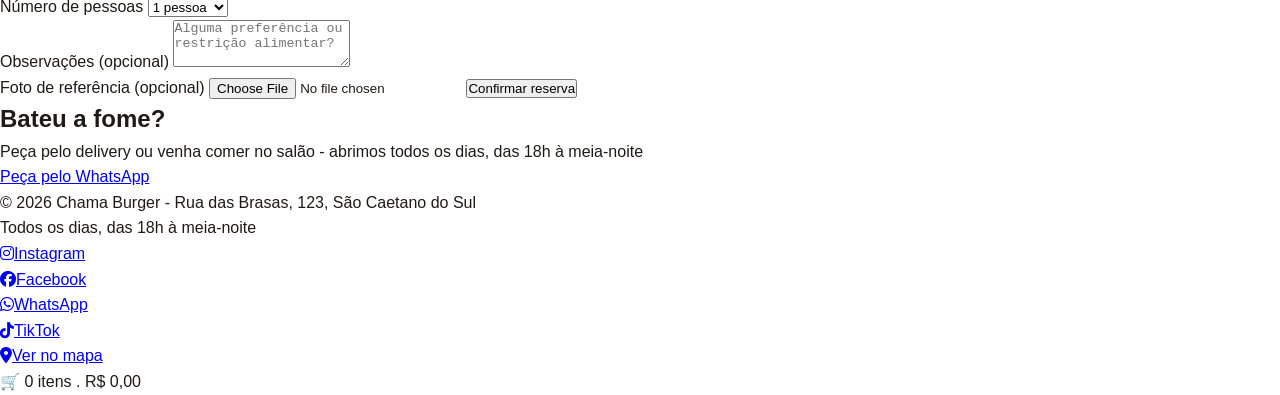
==== commit 3e5e4427: "aula css" ====
--- a/ChamaBurger1/index.html
+++ b/ChamaBurger1/index.html
@@ -5,6 +5,8 @@
     <meta charset="UTF-8">
     <meta name="viewport" content="width=device-width, initial-scale=1.0">
     <title>ChamaBurger</title>
+    <link rel="stylesheet" href="style.css">
+    <link rel="stylesheet" href="https://cdnjs.cloudflare.com/ajax/libs/font-awesome/6.5.2/css/all.min.css">
 </head>
 
 <body>
@@ -192,11 +194,42 @@
                 </div>
 
             </form>
-        </section>
-
-
+
+            <div class="reserva-confirmacao" id="reservaConfirmada"></div>
+
+        </section>
+
+        <!--Final-->
+
+        <section class="chamada-final" id="pedir">
+            <h2>Bateu a fome?</h2>
+            <p>Peça pelo delivery ou venha comer no salão - abrimos todos os dias, das 18h à meia-noite</p>
+            <a href="#" class="botao botao-destaque">Peça pelo WhatsApp</a>
+        </section>
     </main>
 
+    <footer class="rodape-site" id="contato">
+        <div class="rodape-info">
+            <p>&copy; 2026 Chama Burger - Rua das Brasas, 123, São Caetano do Sul</p>
+            <p class="radape-horario">Todos os dias, das 18h à meia-noite</p>
+        </div>
+
+        <ul class="rodape-links">
+            <li><a href="#" aria-label="Instagram"><i class="fa-brands fa-instagram"></i><span>Instagram</span></a></li>
+            <li><a href="#" aria-label="Facebook"><i class="fa-brands fa-facebook"></i><span>Facebook</span></a></li>
+            <li><a href="#" aria-label="WhatsApp"><i class="fa-brands fa-whatsapp"></i><span>WhatsApp</span></a></li>
+            <li><a href="#" aria-label="TikTok"><i class="fa-brands fa-tiktok"></i><span>TikTok</span></a></li>
+            <li><a href="#" aria-label="Ver no mapa"><i class="fa-solid fa-location-dot"></i><span>Ver no
+                        mapa</span></a></li>
+        </ul>
+
+    </footer>
+
+    <div class="carrinho-resumo" id="carrinhoResumo">
+        <span class="carrinho-icone">🛒</span>
+        <span id="carrinhoContador">0</span> itens . <span id="carrinhoTotal">R$ 0,00</span>
+    </div>
+
 </body>
 
 </html>
--- a/ChamaBurger1/style.css
+++ b/ChamaBurger1/style.css
@@ -0,0 +1,23 @@
+:root {
+    --color-primary: #e63946;
+    --color-primary-dark: #c1272d;
+    --color-accent: #f4a300;
+    --color-dark: #201a17;
+    --color-light: #fff7ed;
+    --color-gray: #6b7280;
+    --radius: 14px;
+    --font-titulo: "Anton", Impact, sans-serif;
+    --font-base: "Inter", Roboto, Helvetica, Arial, sans-serif;
+}
+
+*{
+    margin: 0;
+    padding: 0;
+    box-sizing: border-box;
+}
+
+body {
+    font-family: var(--font-base);
+    color: var(--color-dark);
+    line-height: 1.6;
+}
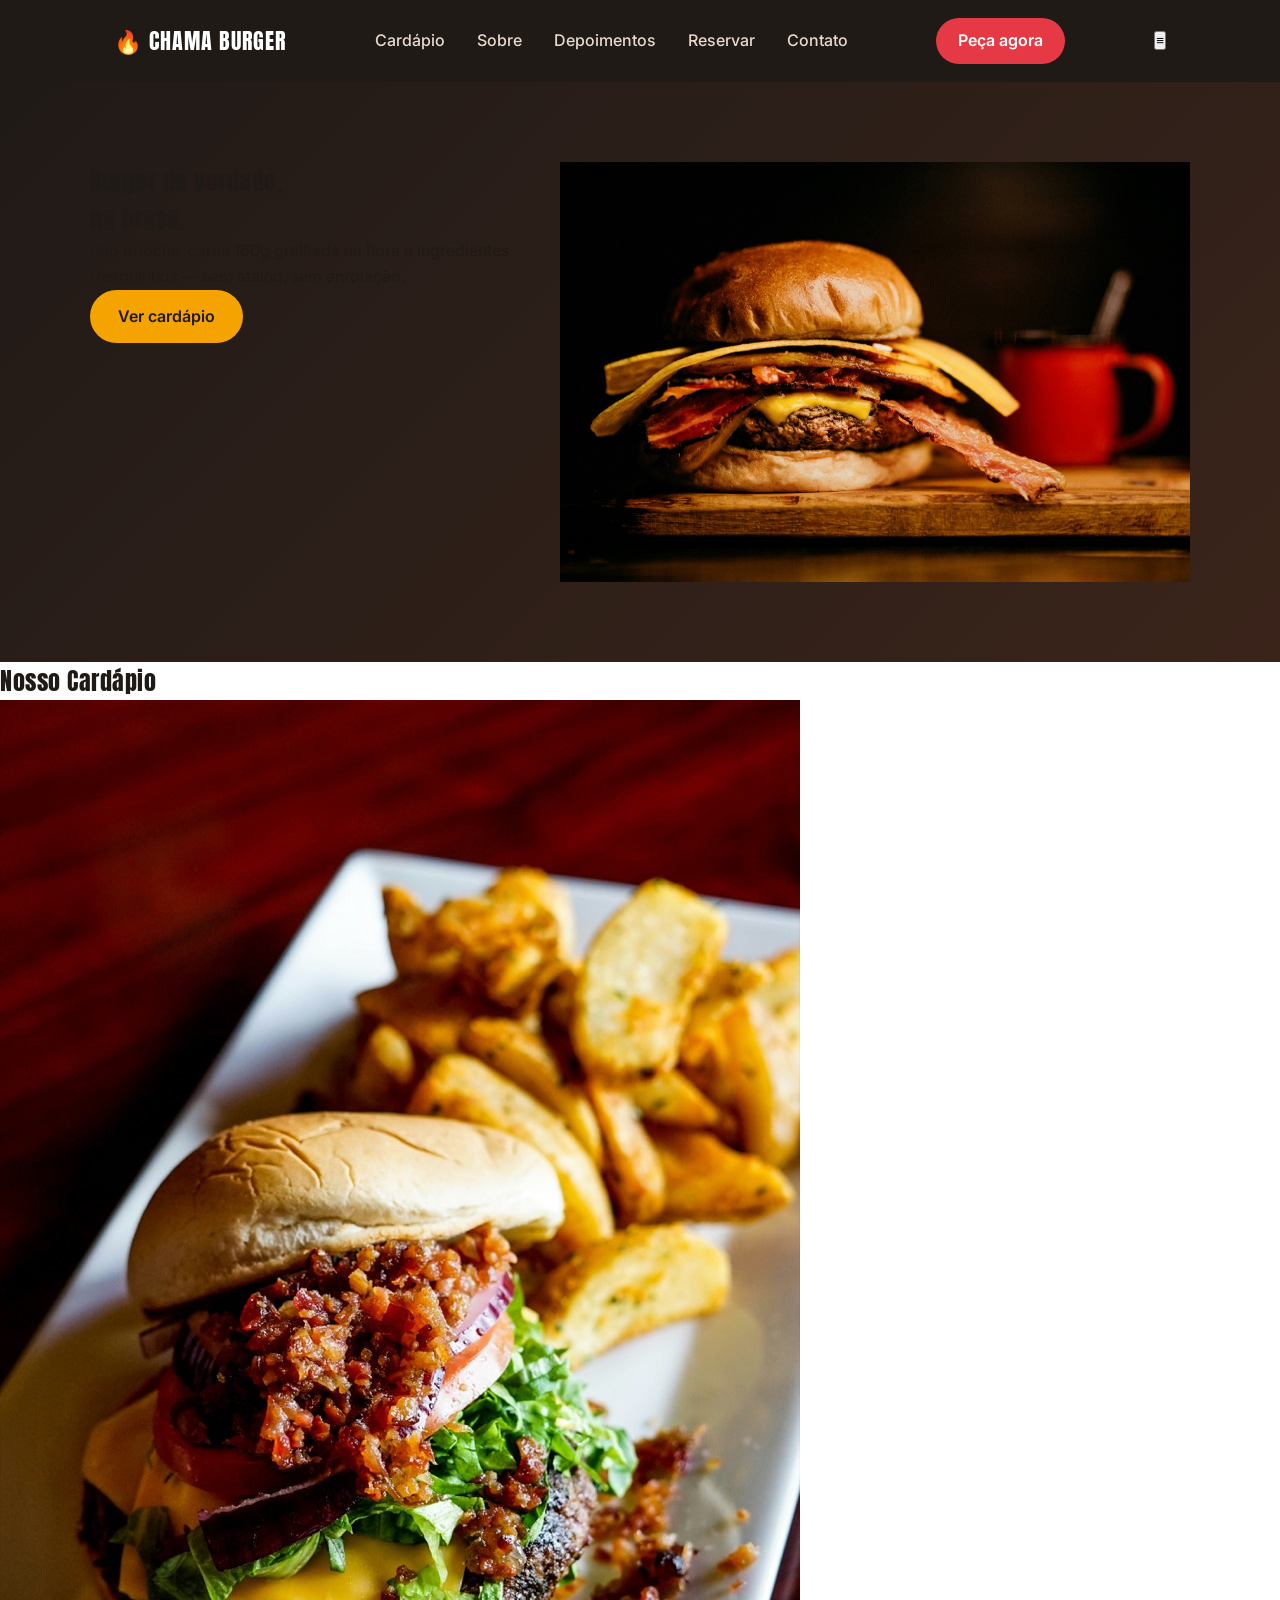
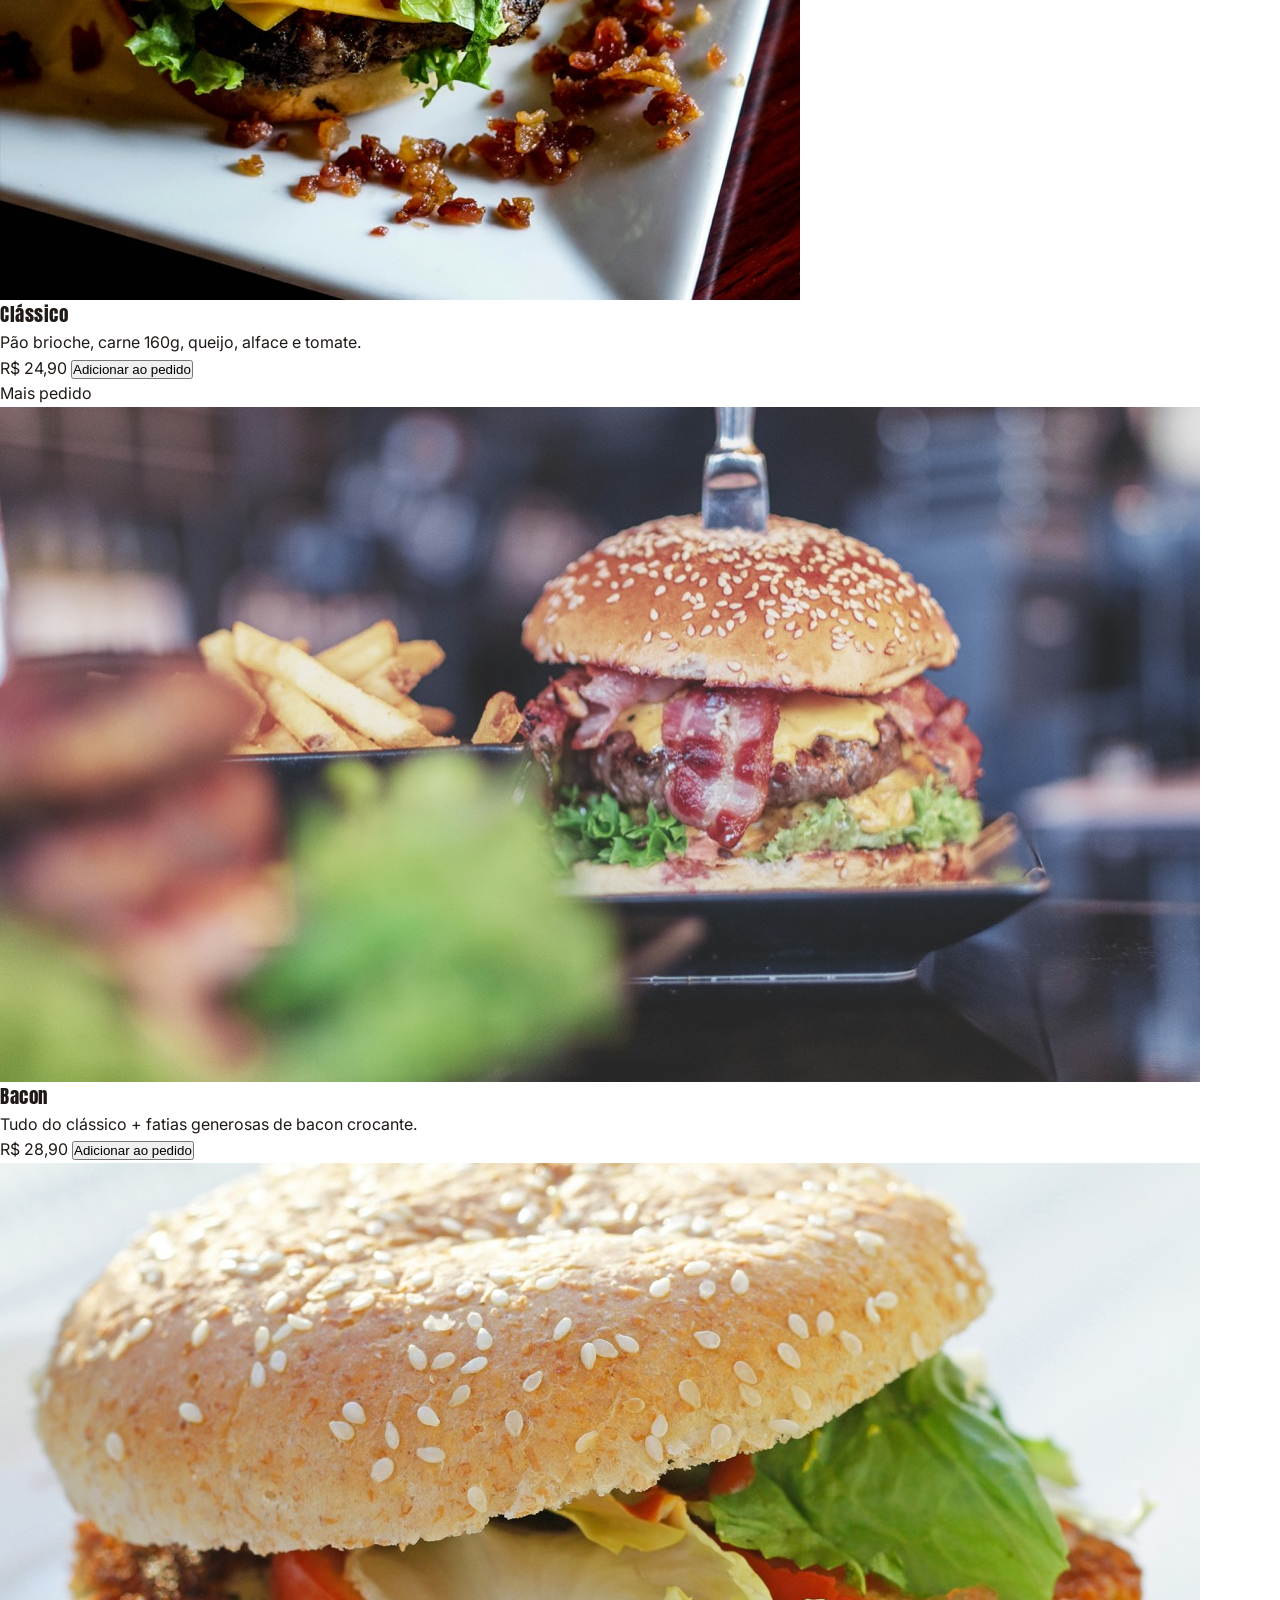
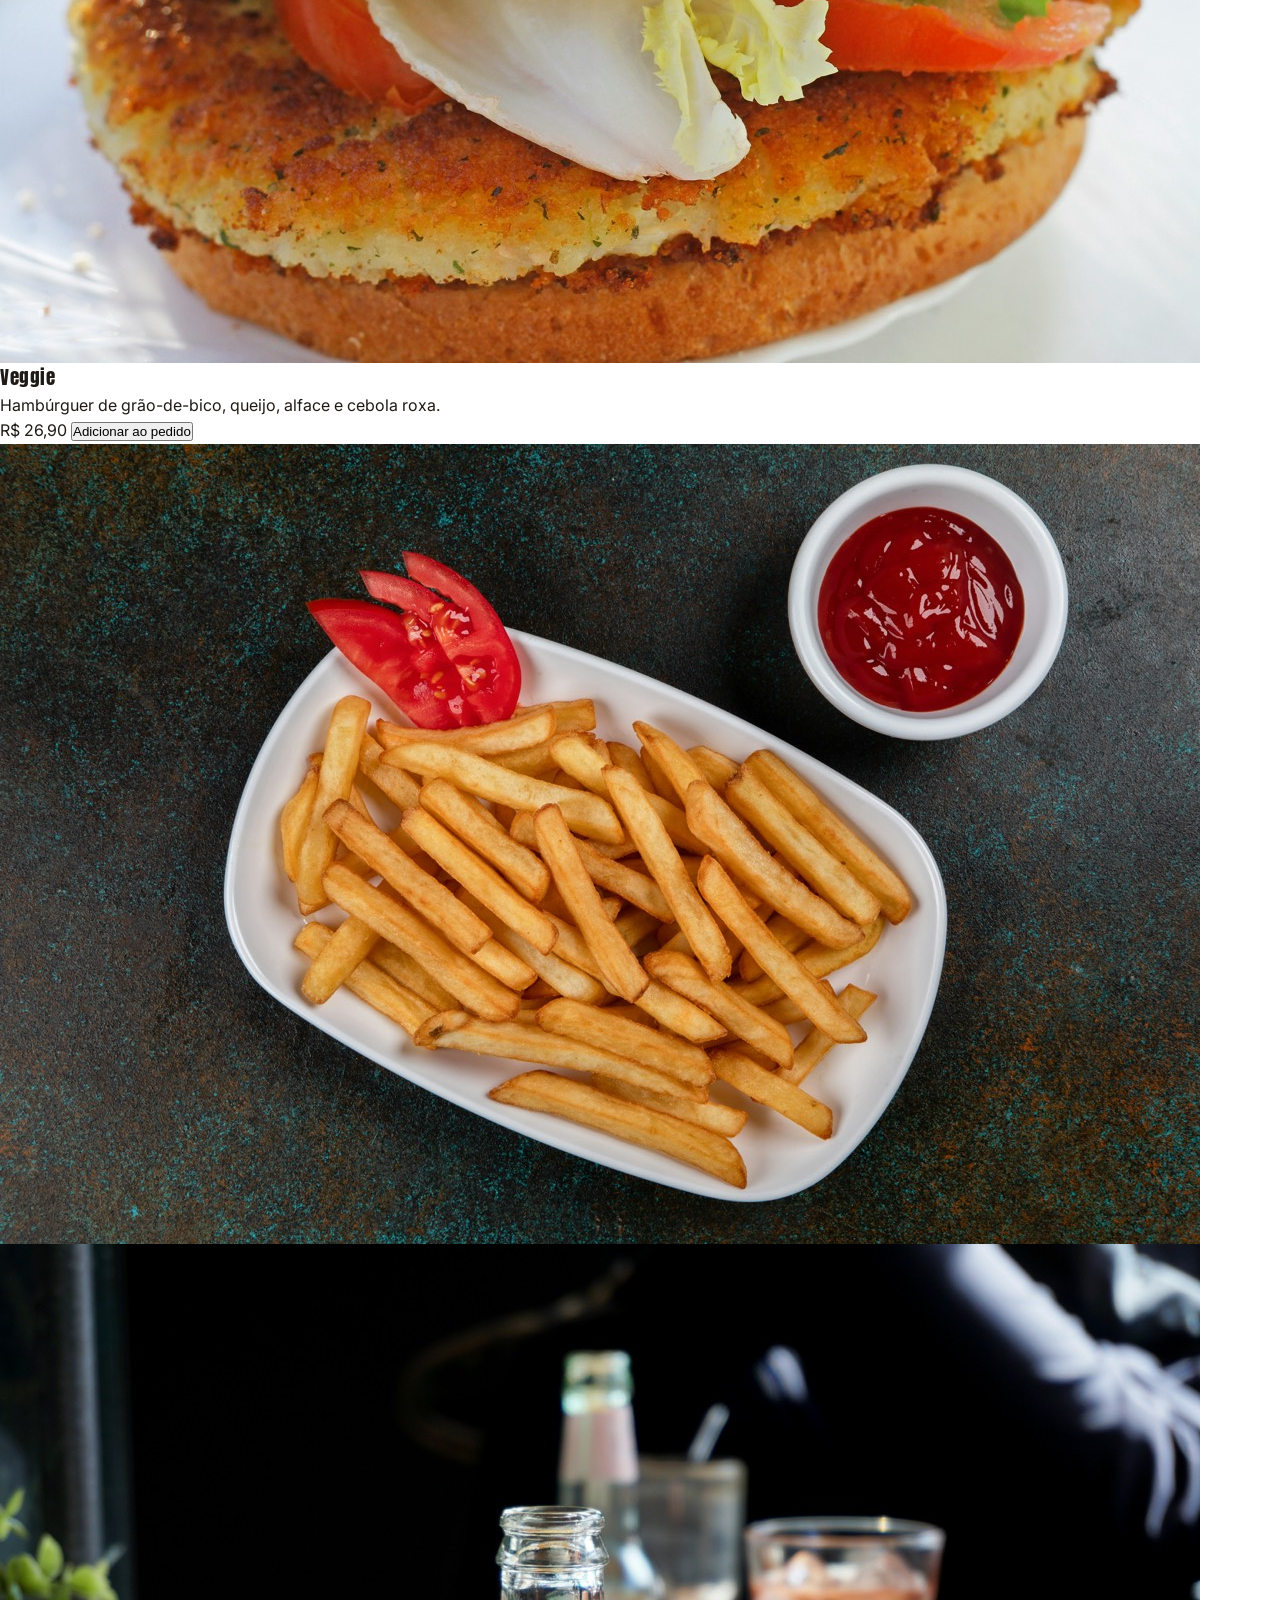
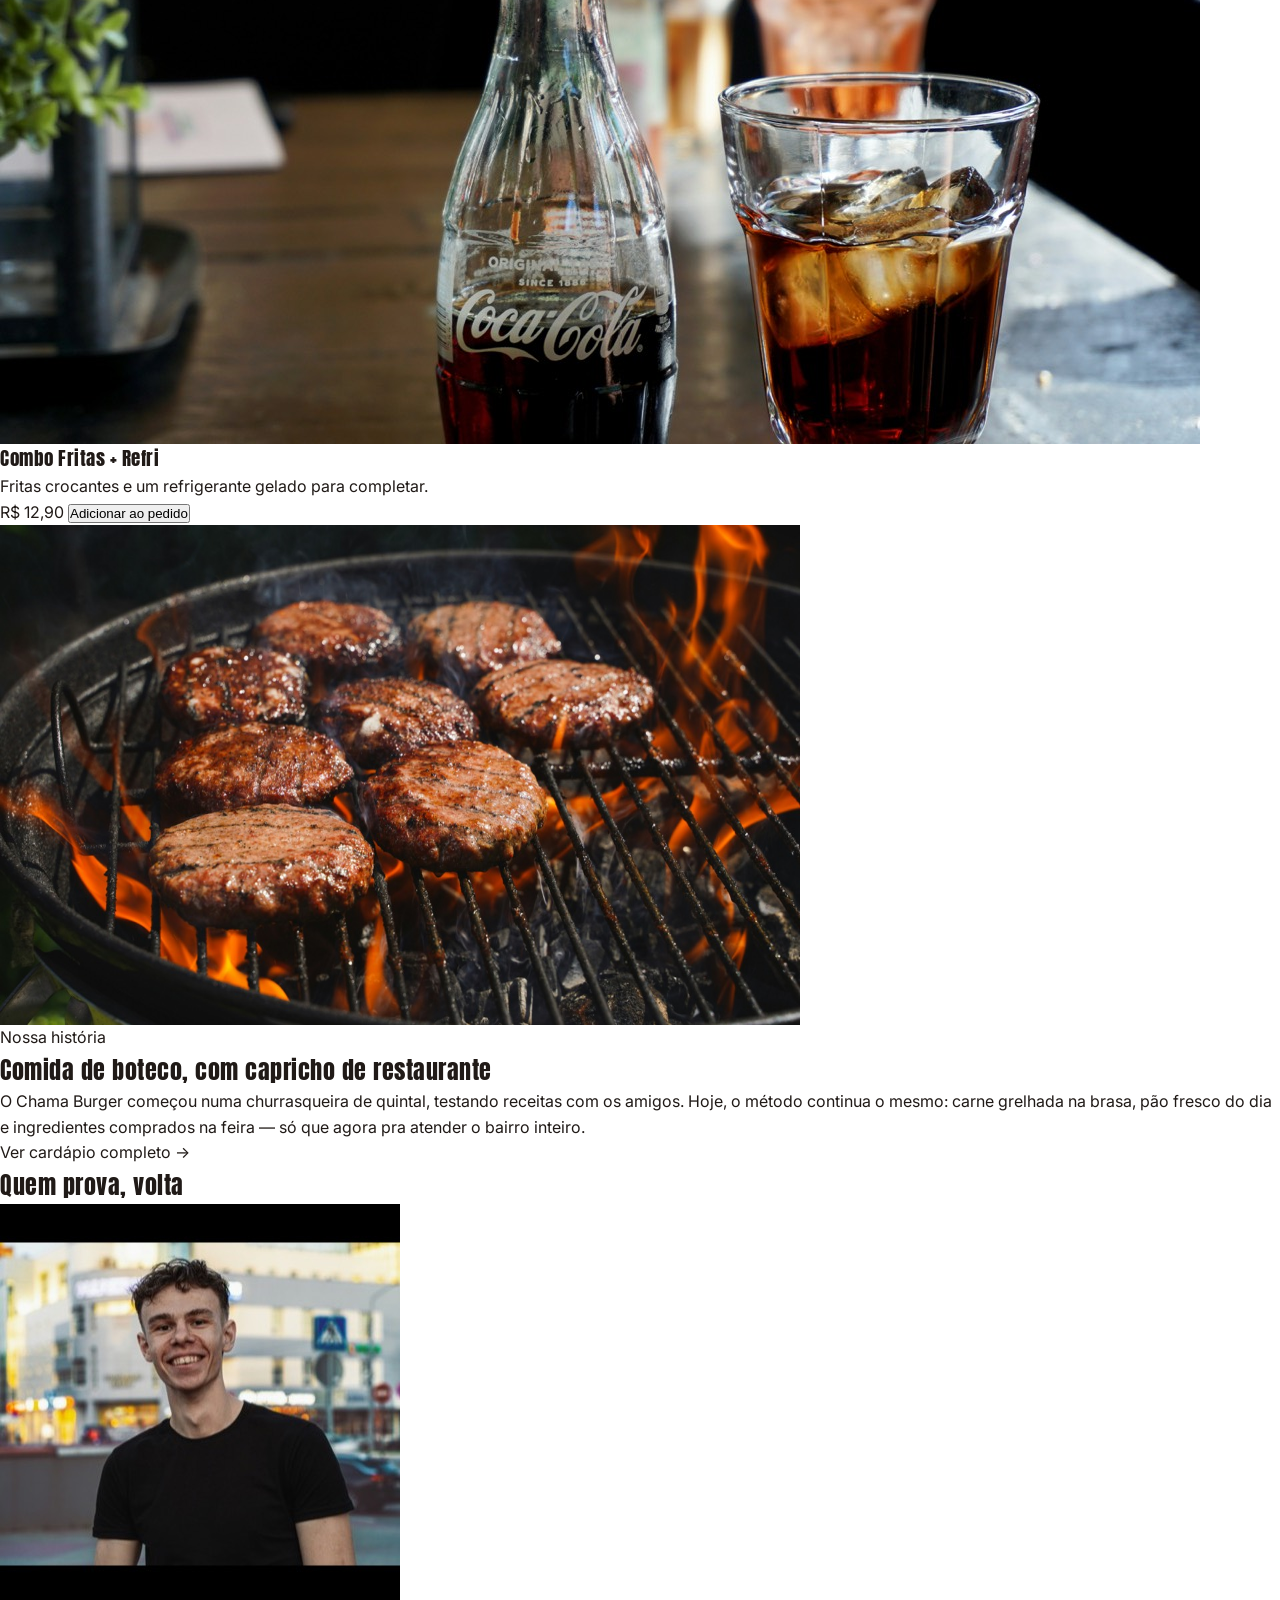
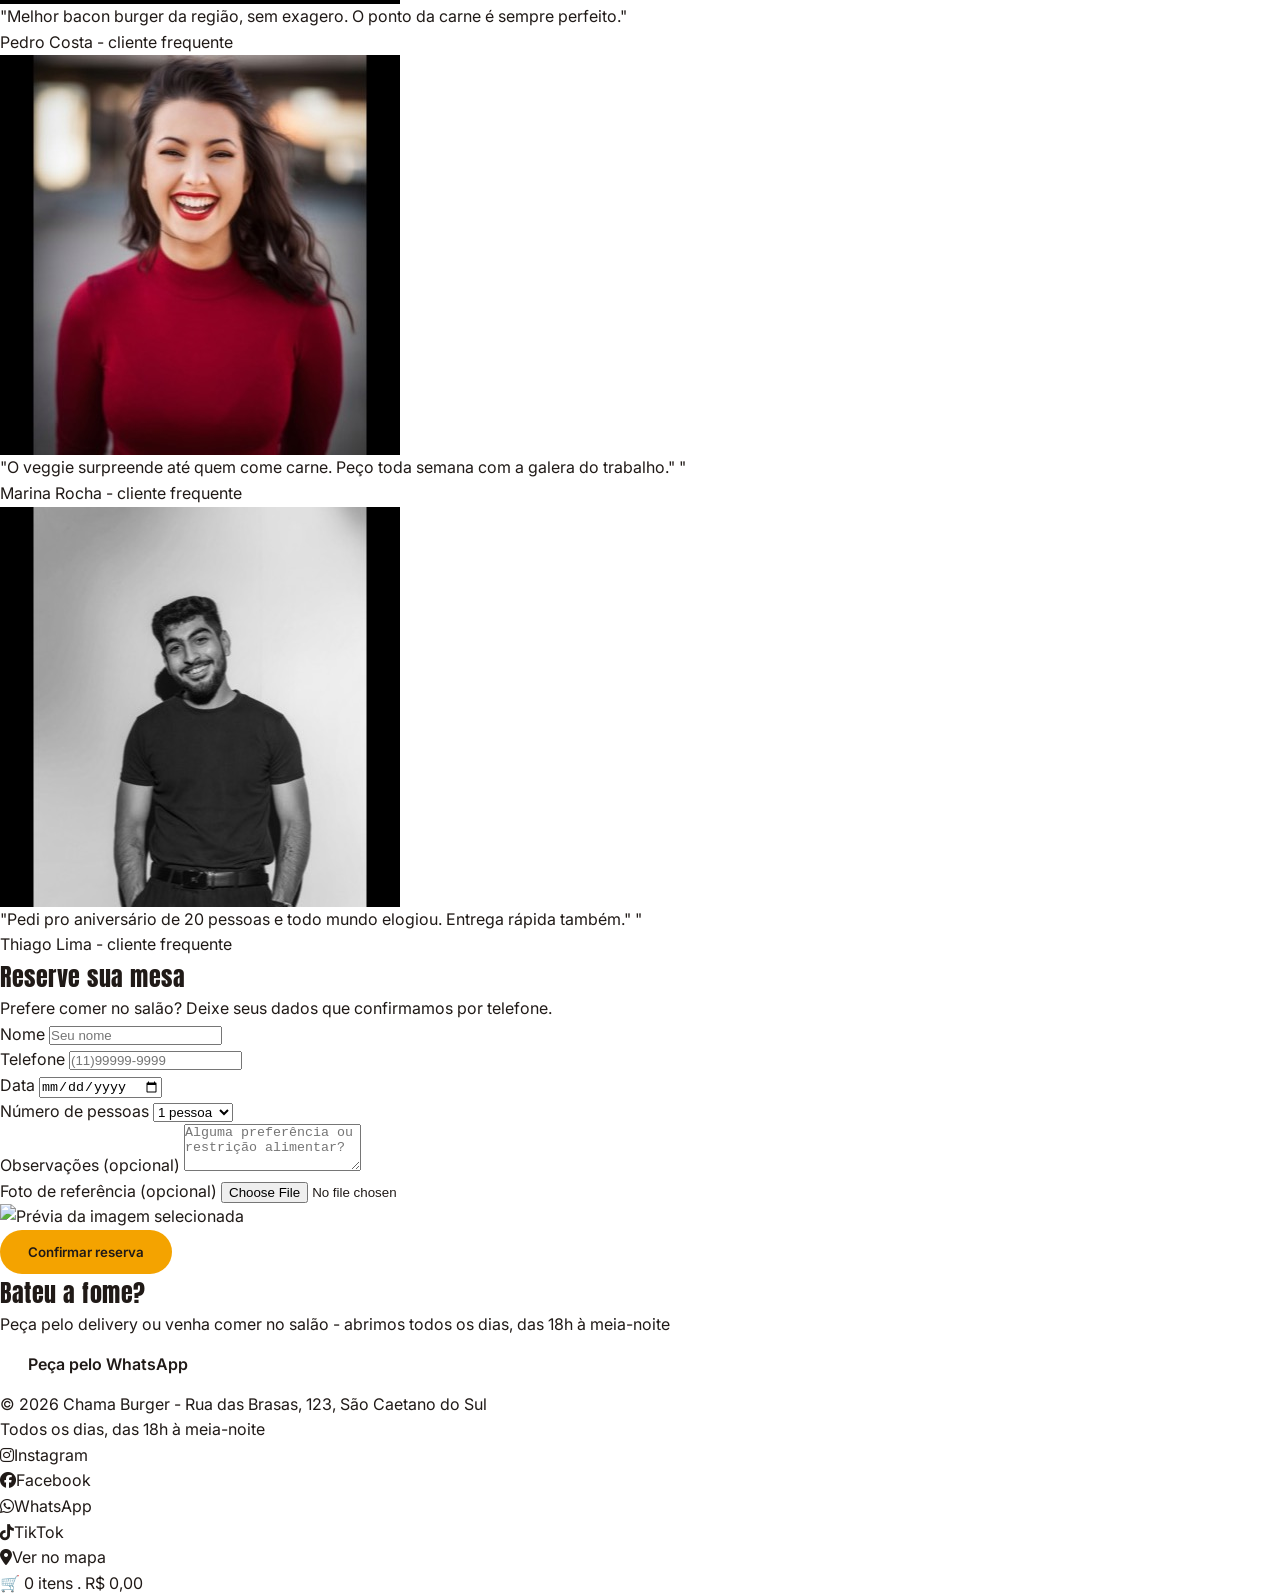
==== commit c50186dd: "aula 3 css" ====
--- a/ChamaBurger1/index.html
+++ b/ChamaBurger1/index.html
@@ -10,8 +10,8 @@
 </head>
 
 <body>
-    <header class="cabeçalho-site">
-        <nav class="cabeçalho-site">
+    <header class="cabecalho-site">
+        <nav class="barra-navegacao">
             <a href="#" class="logo">🔥 CHAMA BURGER</a>
 
             <ul class="menu-links" id="menuLinks">
--- a/ChamaBurger1/style.css
+++ b/ChamaBurger1/style.css
@@ -1,3 +1,6 @@
+@import url('https://fonts.googleapis.com/css2?family=Anton&family=Inter:ital,opsz,wght@0,14..32,100..900;1,14..32,100..900&display=swap');
+
+
 :root {
     --color-primary: #e63946;
     --color-primary-dark: #c1272d;
@@ -10,7 +13,7 @@
     --font-base: "Inter", Roboto, Helvetica, Arial, sans-serif;
 }
 
-*{
+* {
     margin: 0;
     padding: 0;
     box-sizing: border-box;
@@ -20,4 +23,107 @@
     font-family: var(--font-base);
     color: var(--color-dark);
     line-height: 1.6;
-}+}
+
+h1,
+h2,
+h3 {
+    font-family: var(--font-titulo);
+    font-weight: 400;
+    letter-spacing: 0.5px;
+}
+
+a {
+    text-decoration: none;
+    color: inherit;
+}
+
+ul {
+    list-style: none;
+}
+
+img {
+    max-width: 100%;
+    display: block;
+}
+
+.botao {
+    display: inline-block;
+    padding: 14px 28px;
+    border: none;
+    border-radius: 999px;   
+    font-family: var(--font-base);
+    font-weight: 600;
+    text-align: center;
+    cursor: pointer;
+    transition: transform 0.2s, box-shadow 0.2s;
+}
+
+.botao:hover {
+    transform: translateY(-2px);
+}
+
+.botao-nav {
+    background: var(--color-primary);
+    color: #fff;
+    padding: 10px 22px;
+}
+
+.cabecalho-site {
+    background: var(--color-dark);
+    top: 0;
+    z-index: 10;
+    position: sticky;
+}
+
+.barra-navegacao {
+    max-width: 1100px;
+    margin: 0 auto;
+    display: flex;
+    align-items: center;
+    justify-content: space-between;
+    padding: 18px 24px;
+}
+
+.logo {
+    font-family: var(--font-titulo);
+    font-size: 1.4rem;
+    color: #fff;
+    letter-spacing: 1px;
+
+}
+
+.menu-links {
+    display: flex;
+    gap: 32px;
+}
+
+.menu-links a {
+    color: #e8d9cd;
+    font-weight: 500;
+}
+
+.menu-links a:hover {
+    color: #fff;
+}
+
+.botao-primario {
+    background: var(--color-accent);
+    color: var(--color-dark);
+}
+
+.botao-primario:hover {
+    box-shadow: 0 8px 20px rgba(244, 163, 0, 0.4);
+}
+
+.destaque {
+    background: linear-gradient(135deg, var(--color-dark), #3a241a);
+    width: 100%;
+    padding: 80px 24px;
+}
+
+.destaque-conteudo {
+    max-width: 1100px;
+    margin: 0 auto;
+    display: flex;
+}
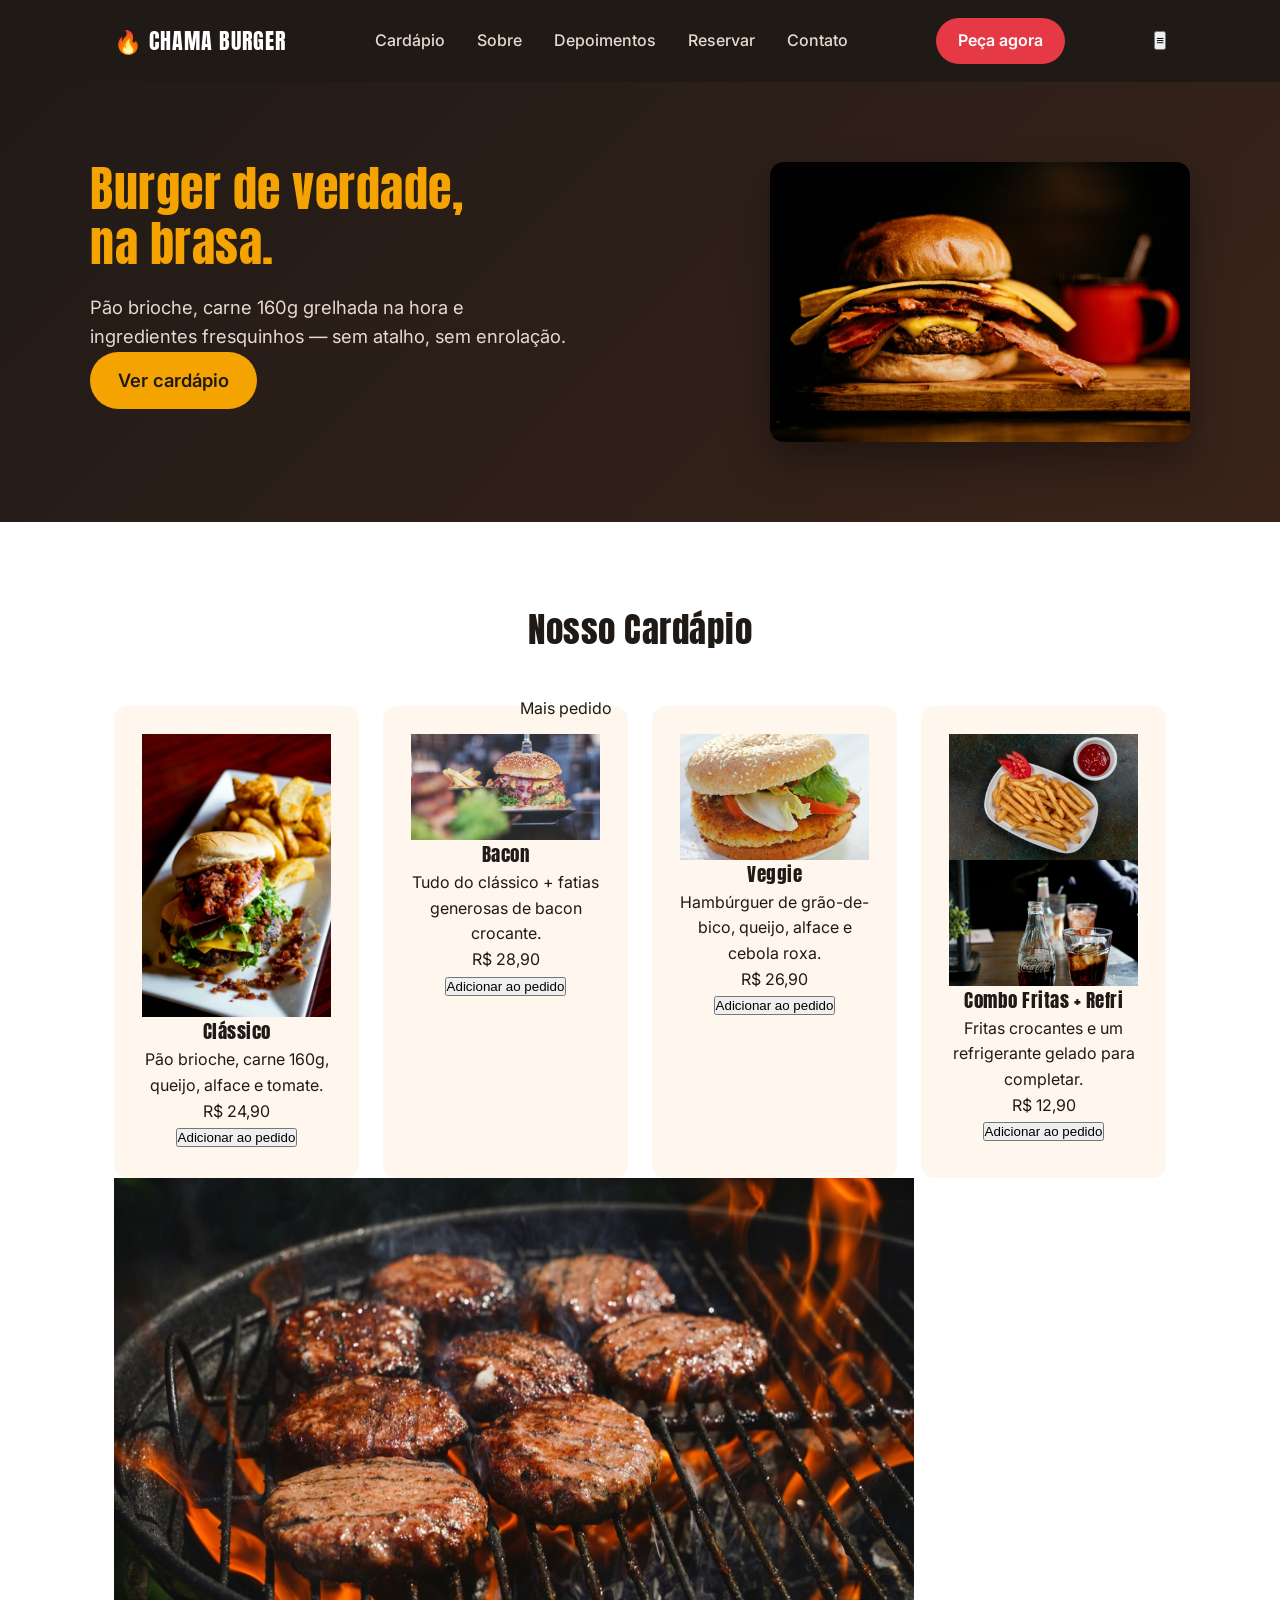
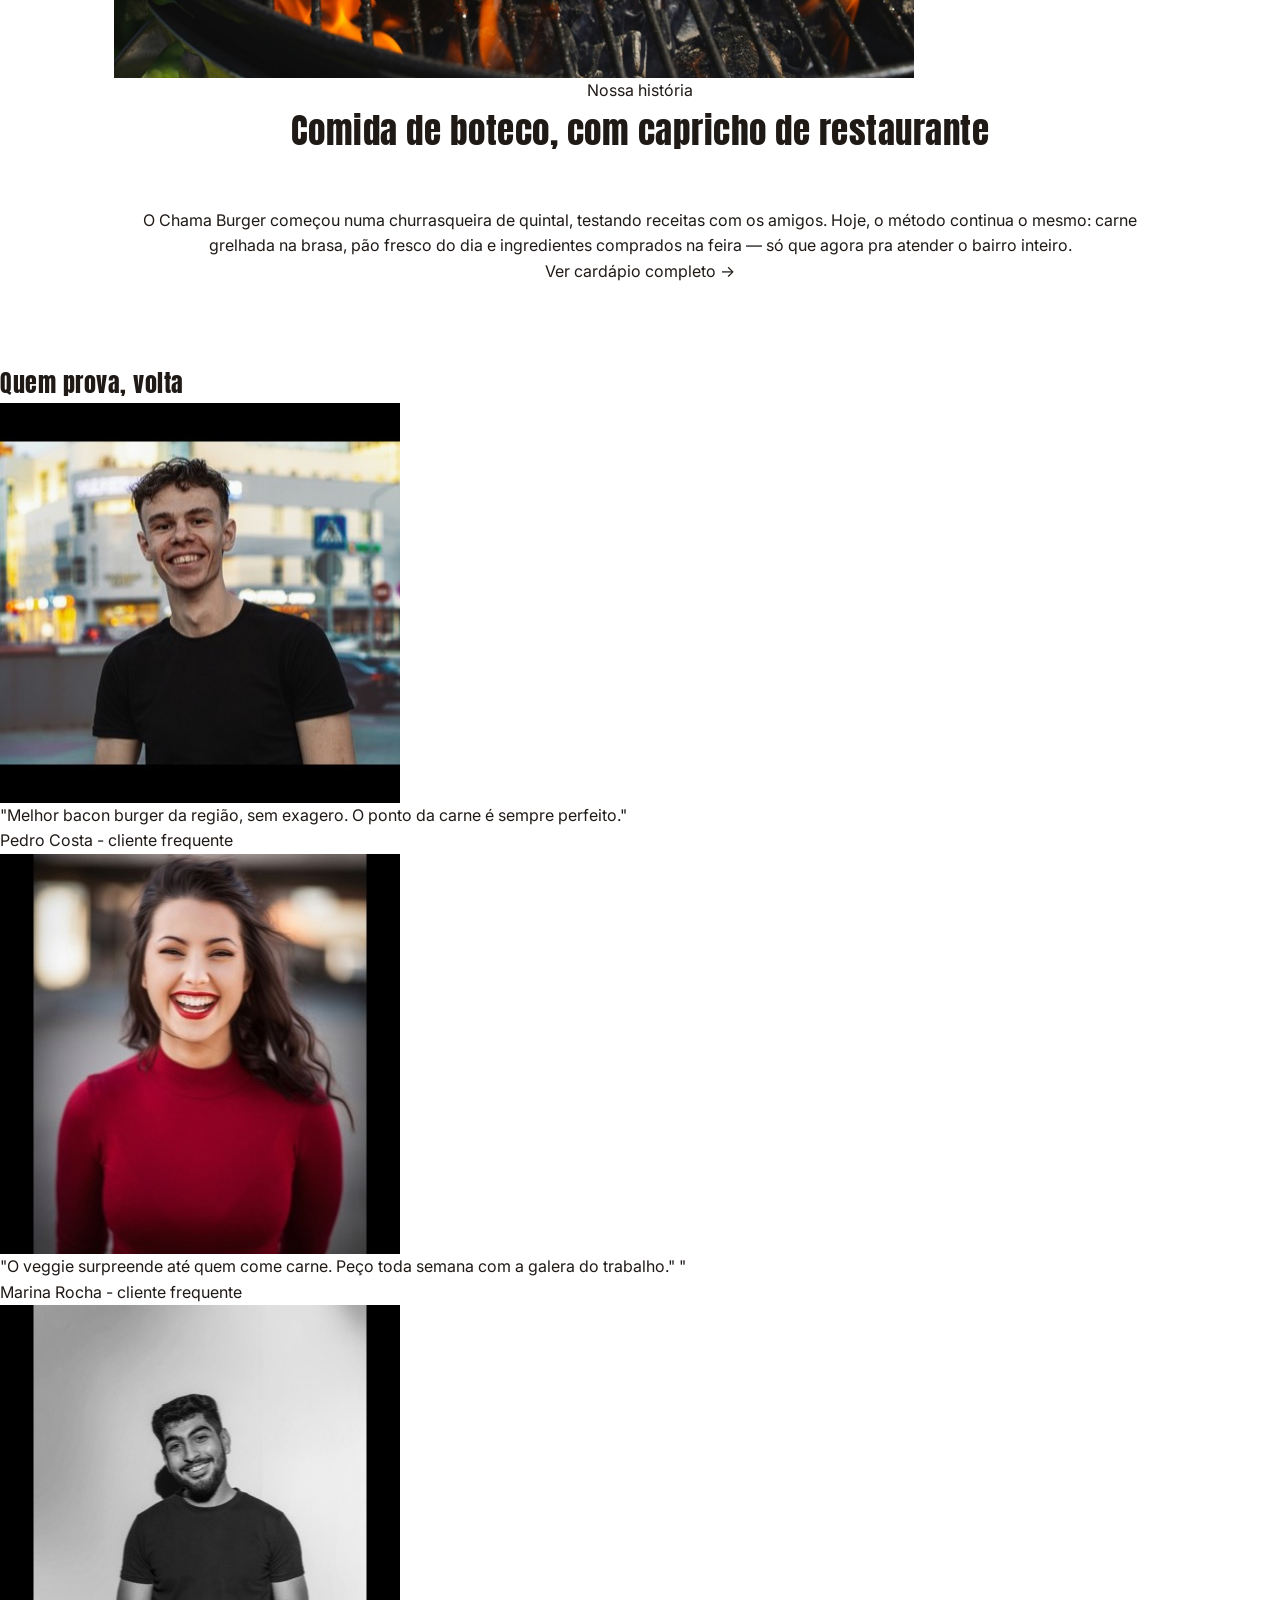
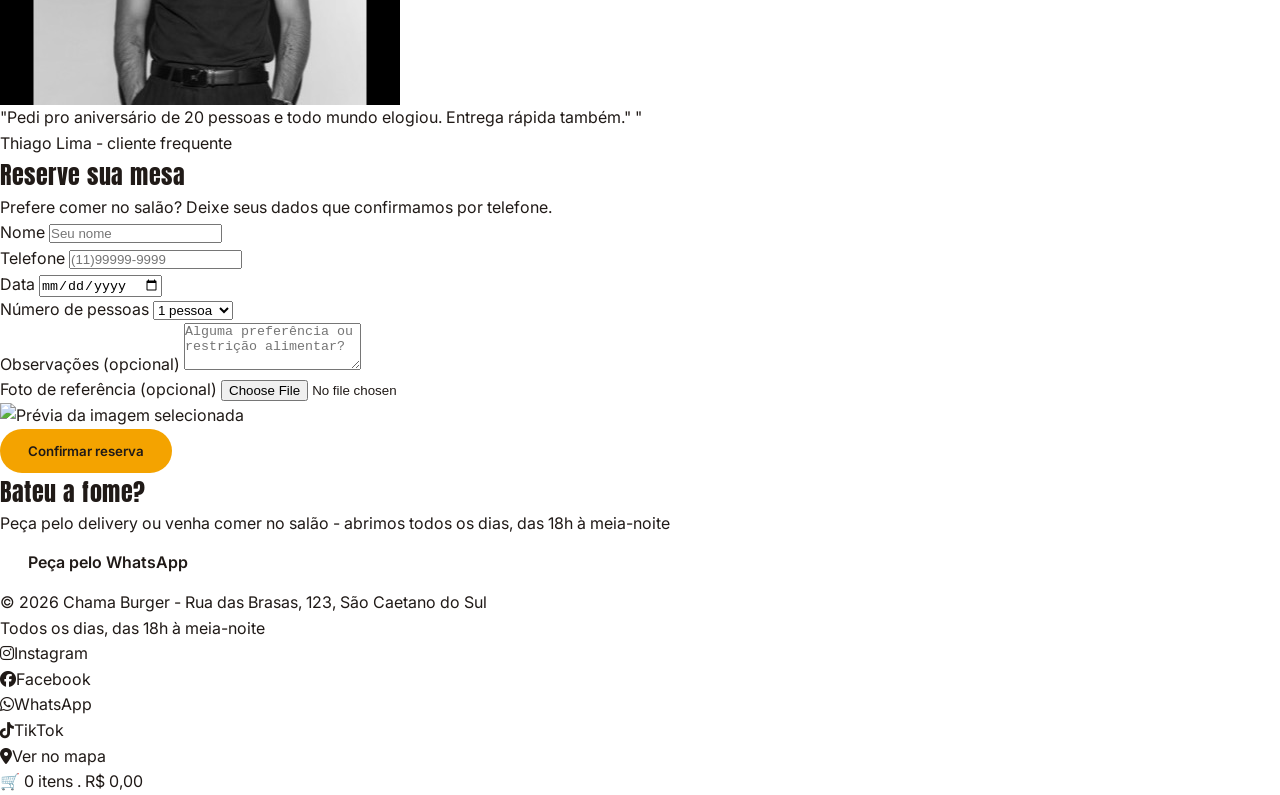
==== commit b58eade6: "continuação chama burger" ====
--- a/ChamaBurger1/index.html
+++ b/ChamaBurger1/index.html
@@ -33,6 +33,7 @@
                 <div class="destaque-texto">
                     <h1>Burger de verdade,<br>na brasa.</h1>
                     <p>Pão brioche, carne 160g grelhada na hora e ingredientes fresquinhos — sem atalho, sem enrolação.
+                     
                         <a href="#cardapio" class="botao botao-primario">Ver cardápio</a>
 
                 </div>
--- a/ChamaBurger1/style.css
+++ b/ChamaBurger1/style.css
@@ -126,4 +126,79 @@
     max-width: 1100px;
     margin: 0 auto;
     display: flex;
-}
+    align-items: center;
+    justify-content: center;
+    gap: 48px;
+    color: #fff;
+}
+
+.destaque-texto {
+    flex: 1 1 400px;
+}
+
+.destaque h1 {
+    font-size: 3rem;
+    line-height: 1.15;
+    margin-bottom: 20px;
+    color: var(--color-accent);
+}
+
+.destaque p {
+    font-size: 1.15rem;
+    color: #e8d9cd;
+    max-width: 480px;
+    margin-bottom: 32px;
+}
+
+.destaque-imagem {
+    flex: 1 1 260px;
+    max-width: 420px;
+    border-radius: var(--radius);
+    overflow: hidden;
+    box-shadow: 0 20px 40px rgba(0, 0, 0, 0.35);
+}
+
+.destaque-imagem img {
+    width: 100%;
+    object-fit: cover;
+}
+
+.cardapio {
+    max-width: 1100px;
+    margin: 0 auto;
+    padding: 80px 24px;
+    text-align: center;
+}
+
+.cardapio h2 {
+    font-size: 2.2rem;
+    margin-bottom: 48px;
+}
+
+.cardapio-itens {
+    display: flex;
+    gap: 24px;
+    flex-wrap: wrap;
+    justify-content: center;
+}
+
+.cardapio-item {
+    background: var(--color-light);
+    border-radius: var(--radius);
+    padding: 28px;
+    flex: 1 1 220px;
+    max-width: 260px;
+    position: relative;
+    transition: transform 0.2s, box-shadow 0.2s;
+}
+
+.cardapio-item:hover {
+    transform: translateY(-6px);
+    box-shadow: 0 12px 24px rgba(0, 0, 0, 0.12);    
+}
+
+.selo {
+    position: absolute;
+    top: -10px;
+    right: 16px;
+}
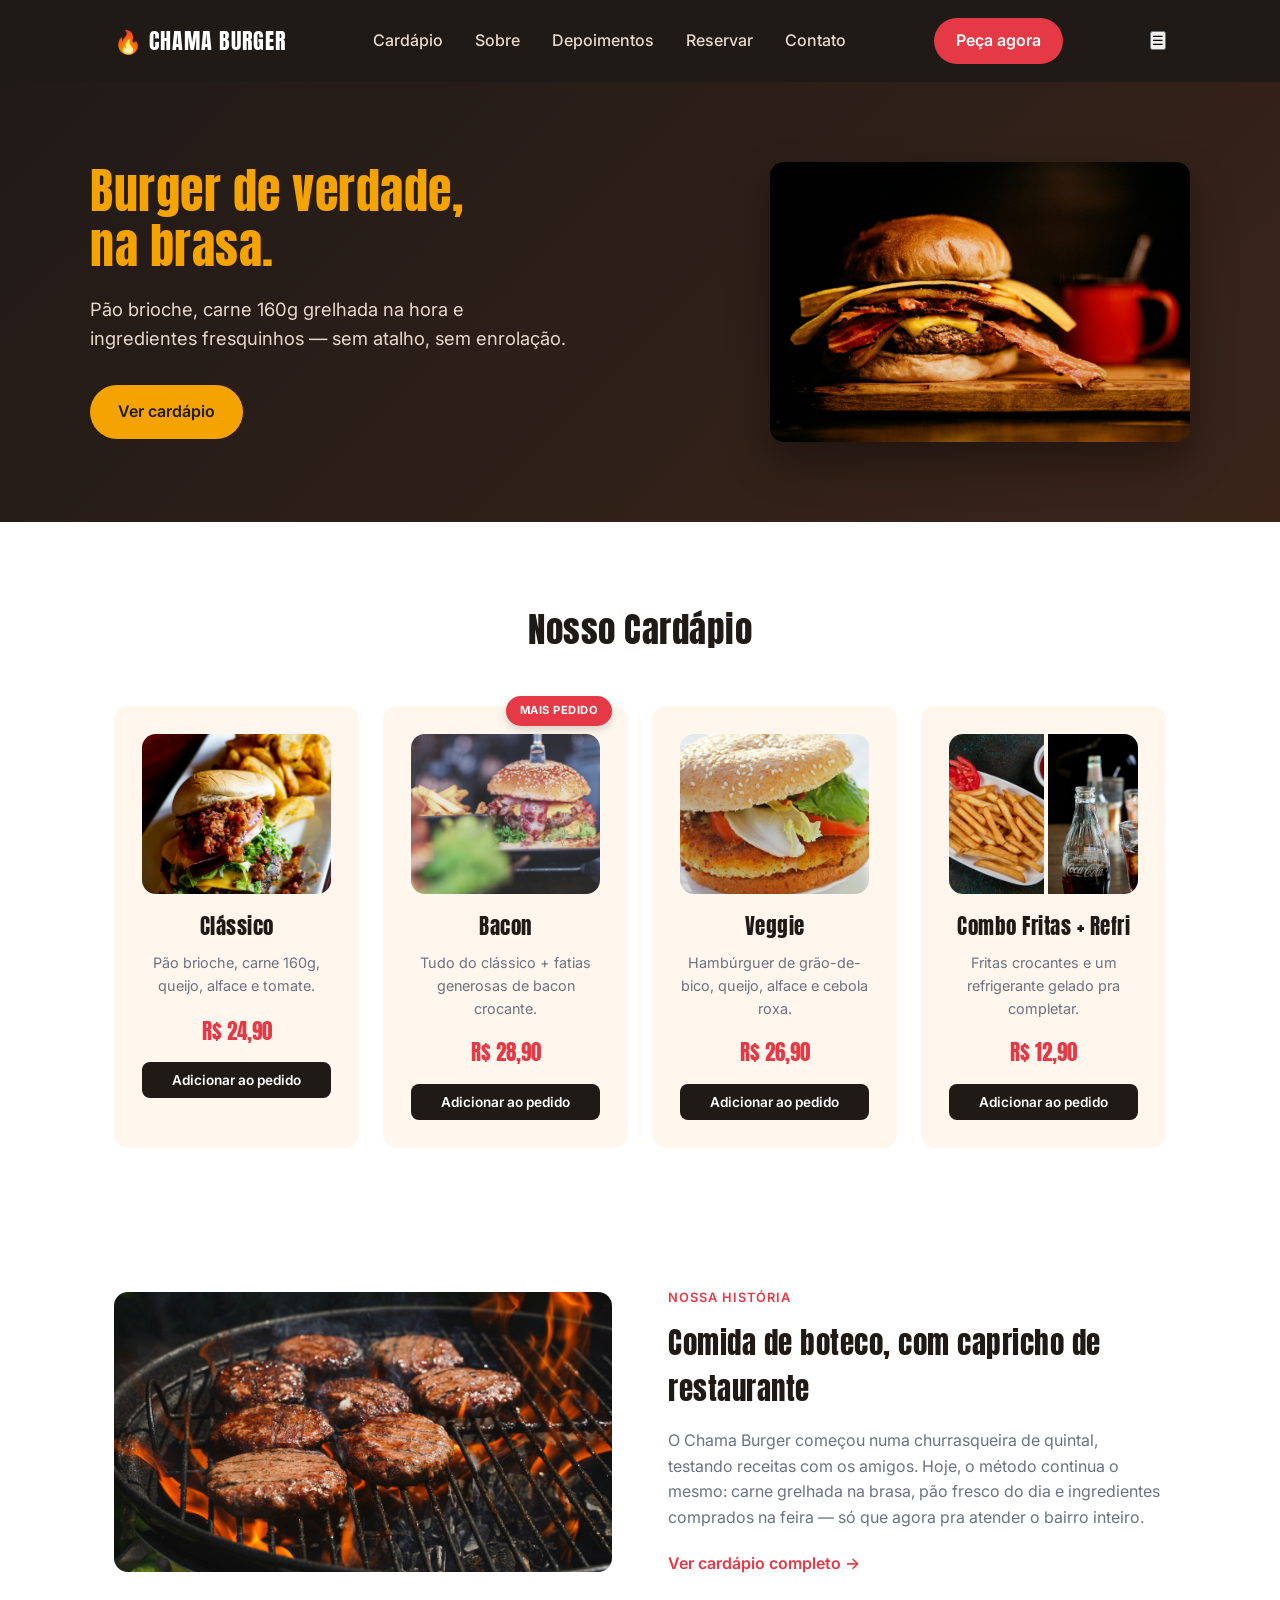
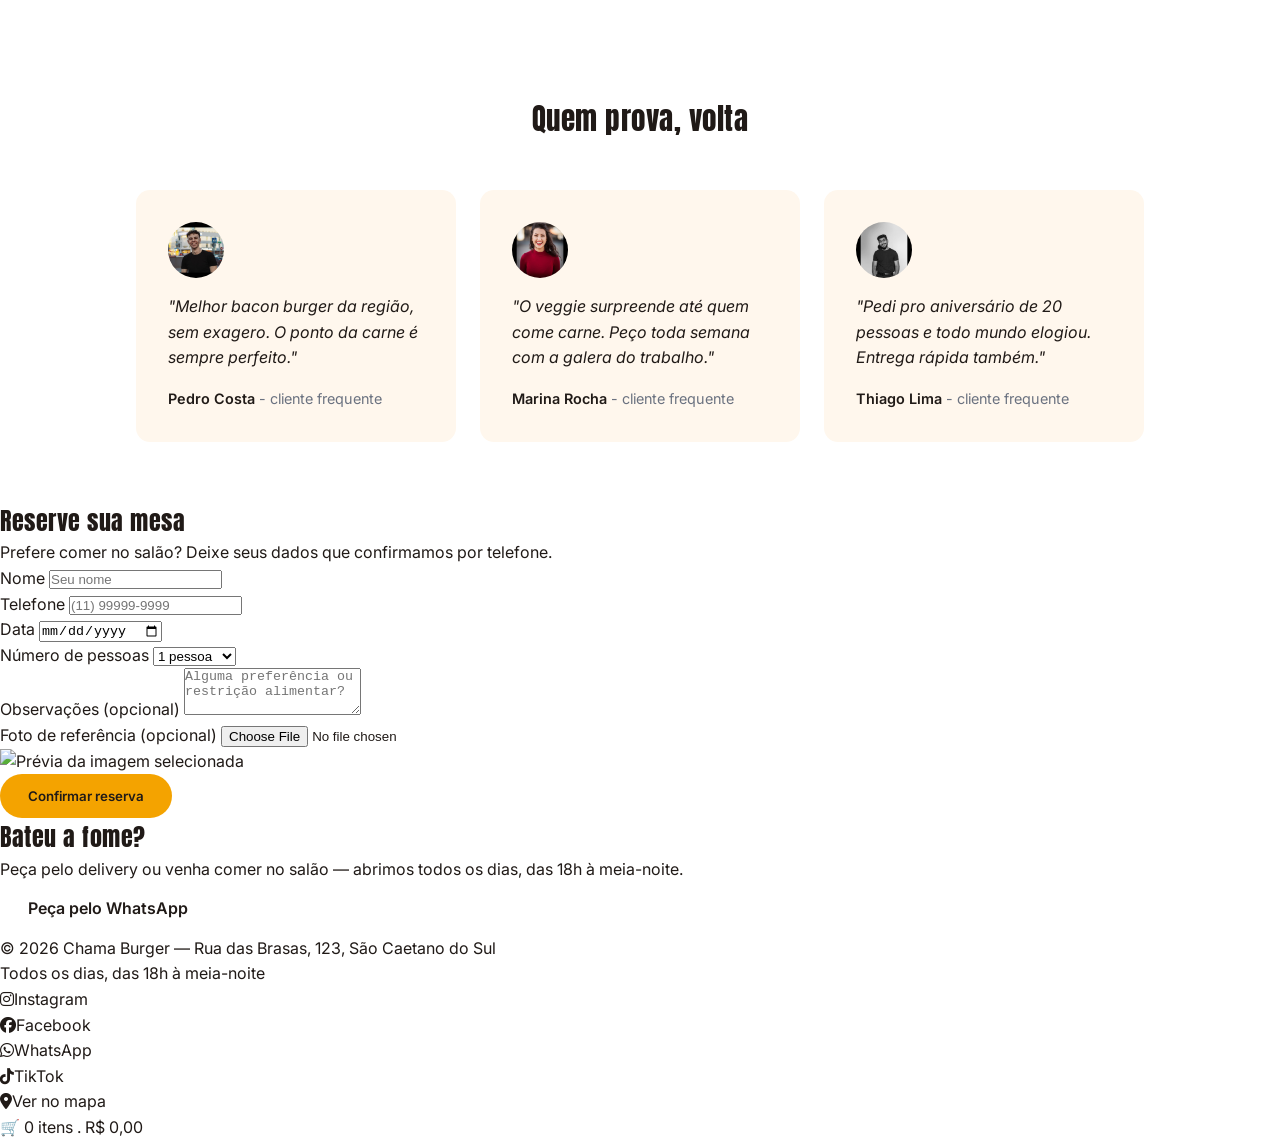
==== commit 792a706c: "aula dia 14/10" ====
--- a/ChamaBurger1/index.html
+++ b/ChamaBurger1/index.html
@@ -1,236 +1,349 @@
-<!DOCTYPE html>
+<!doctype html>
 <html lang="pt-BR">
-
-<head>
-    <meta charset="UTF-8">
-    <meta name="viewport" content="width=device-width, initial-scale=1.0">
+  <head>
+    <meta charset="UTF-8" />
+    <meta name="viewport" content="width=device-width, initial-scale=1.0" />
     <title>ChamaBurger</title>
-    <link rel="stylesheet" href="style.css">
-    <link rel="stylesheet" href="https://cdnjs.cloudflare.com/ajax/libs/font-awesome/6.5.2/css/all.min.css">
-</head>
-
-<body>
+    <!--
+    <link rel="preconnect" href="https://fonts.googleapis.com" />
+    <link rel="preconnect" href="https://fonts.gstatic.com" crossorigin />
+    <link
+      href="https://fonts.googleapis.com/css2?family=Anton&family=Inter:ital,opsz,wght@0,14..32,100..900;1,14..32,100..900&display=swap"
+      rel="stylesheet"
+    />
+    -->
+  
+    <link rel="stylesheet" href="style.css" />
+    <link
+      rel="stylesheet"
+      href="https://cdnjs.cloudflare.com/ajax/libs/font-awesome/6.5.2/css/all.min.css"
+    />
+  </head>
+  <body>
     <header class="cabecalho-site">
-        <nav class="barra-navegacao">
-            <a href="#" class="logo">🔥 CHAMA BURGER</a>
-
-            <ul class="menu-links" id="menuLinks">
-                <li><a href="#cardapio">Cardápio</a></li>
-                <li><a href="#sobre">Sobre</a></li>
-                <li><a href="#depoimentos">Depoimentos</a></li>
-                <li><a href="#reserva">Reservar</a></li>
-                <li><a href="#contato">Contato</a></li>
-            </ul>
-            <a href="#pedir" class="botao botao-nav">Peça agora</a>
-            <button class="menu-arir" id="menuAbrir" aria_label="Abrir menu">≡</button>
-        </nav>
-
+      <nav class="barra-navegacao">
+        <a href="#" class="logo">🔥 CHAMA BURGER</a>
+
+        <ul class="menu-links" id="menuLinks">
+          <li><a href="#cardapio">Cardápio</a></li>
+          <li><a href="#sobre">Sobre</a></li>
+          <li><a href="#depoimentos">Depoimentos</a></li>
+          <li><a href="#reserva">Reservar</a></li>
+          <li><a href="#contato">Contato</a></li>
+        </ul>
+        <a href="#pedir" class="botao botao-nav">Peça agora</a>
+        <button class="menu-abrir" id="menuAbrir" aria-label="Abrir menu">
+          ☰
+        </button>
+      </nav>
     </header>
 
     <main>
-        <section class="destaque">
-            <div class="destaque-conteudo">
-                <div class="destaque-texto">
-                    <h1>Burger de verdade,<br>na brasa.</h1>
-                    <p>Pão brioche, carne 160g grelhada na hora e ingredientes fresquinhos — sem atalho, sem enrolação.
-                     
-                        <a href="#cardapio" class="botao botao-primario">Ver cardápio</a>
-
-                </div>
-                <div class="destaque-imagem">
-                    <img src="images/destaque-burger.jpg"
-                        alt="Hambúrguer artesanal com bacon, queijo e pão brioche, grelhado na brasa">
-                </div>
+      <section class="destaque">
+        <div class="destaque-conteudo">
+          <div class="destaque-texto">
+            <h1>Burger de verdade,<br />na brasa.</h1>
+            <p>
+              Pão brioche, carne 160g grelhada na hora e ingredientes
+              fresquinhos — sem atalho, sem enrolação.
+            </p>
+            <a href="#cardapio" class="botao botao-primario">Ver cardápio</a>
+          </div>
+          <div class="destaque-imagem">
+            <img
+              src="images/destaque-burger.jpg"
+              alt="Hambúrguer artesanal com bacon, queijo e pão brioche, grelhado na brasa"
+            />
+          </div>
+        </div>
+      </section>
+
+      <section class="cardapio" id="cardapio">
+        <h2>Nosso Cardápio</h2>
+        <div class="cardapio-itens">
+          <article class="cardapio-item">
+            <div class="cardapio-item-imagem">
+              <img
+                src="images/burger-classico.jpg"
+                alt="Foto do burger Clássico: pão brioche, carne e queijo"
+              />
             </div>
-
-        </section>
-
-        <section class="cardapio" id="cardapio">
-            <h2>Nosso Cardápio</h2>
-            <div class="cardapio-itens">
-
-                <article class="cardapio-item">
-                    <div class="cardapio-item-imagem">
-                        <img src="images/burger-classico.jpg"
-                            alt="Foto do burger Clássico: pão brioche, carne e queijo">
-                    </div>
-                    <h3>Clássico</h3>
-                    <p>Pão brioche, carne 160g, queijo, alface e tomate.</p>
-                    <span class="preco">R$ 24,90</span>
-                    <button class="adicionar-carrinho" data-name="Clássico" data-preco="24.90">Adicionar ao
-                        pedido</button>
-                </article>
-
-                <article class="cardapio-item">
-                    <span class="selo">Mais pedido</span>
-                    <div class="cardapio-item-imagem">
-                        <img src="images/burger-bacon.jpg" alt="Foto do burger Bacon com fatias crocantes">
-                    </div>
-                    <h3>Bacon</h3>
-                    <p>Tudo do clássico + fatias generosas de bacon crocante.</p>
-                    <span class="preco">R$ 28,90</span>
-                    <button class="adicionar-carrinho" data-name="Clássico" data-preco="28.90">Adicionar ao
-                        pedido</button>
-                </article>
-
-                <article class="cardapio-item">
-                    <div class="cardapio-item-imagem">
-                        <img src="images/burger-veggie.jpg" alt="Foto do burger Veggie com grão-de-bico e salada">
-                    </div>
-                    <h3>Veggie</h3>
-                    <p>Hambúrguer de grão-de-bico, queijo, alface e cebola roxa.</p>
-                    <span class="preco">R$ 26,90</span>
-                    <button class="adicionar-carrinho" data-name="Clássico" data-preco="26.90">Adicionar ao
-                        pedido</button>
-                </article>
-
-                <article class="cardapio-item">
-                    <div class="cardapio-item-imagem cardapio-item-imagem-combo">
-                        <img src="images/fritas.jpg" alt="Porção de fritas crocantes">
-                        <img src="images/bebida.jpg" alt="Refrigerante gelado com gelo">
-                    </div>
-                    <h3>Combo Fritas + Refri</h3>
-                    <p>Fritas crocantes e um refrigerante gelado para completar.</p>
-                    <span class="preco">R$ 12,90</span>
-                    <button class="adicionar-carrinho" data-name="Combo Fritas + Refri" data-preco="12.90">Adicionar ao
-                        pedido</button>
-                </article>
+            <h3>Clássico</h3>
+            <p>Pão brioche, carne 160g, queijo, alface e tomate.</p>
+            <span class="preco">R$ 24,90</span>
+            <button
+              class="adicionar-carrinho"
+              data-name="Clássico"
+              data-preco="24.90"
+            >
+              Adicionar ao pedido
+            </button>
+          </article>
+
+          <article class="cardapio-item">
+            <span class="selo">Mais pedido</span>
+            <div class="cardapio-item-imagem">
+              <img
+                src="images/burger-bacon.jpg"
+                alt="Foto do burger Bacon com fatias crocantes"
+              />
             </div>
-            <section>
-
-                <!--Sobre-->
-            </section class="sobre" id="sobre">
-            <div class="sobre-imagem">
-                <img src="images/sobre-burger.jpg" alt="" width="800" height="500">
+            <h3>Bacon</h3>
+            <p>Tudo do clássico + fatias generosas de bacon crocante.</p>
+            <span class="preco">R$ 28,90</span>
+            <button
+              class="adicionar-carrinho"
+              data-name="Bacon"
+              data-preco="28.90"
+            >
+              Adicionar ao pedido
+            </button>
+          </article>
+
+          <article class="cardapio-item">
+            <div class="cardapio-item-imagem">
+              <img
+                src="images/burger-veggie.jpg"
+                alt="Foto do burger Veggie com grão-de-bico e salada"
+              />
             </div>
-
-            <div class="sobre-texto">
-                <span class="secao-rotulo">Nossa história</span>
-                <h2>Comida de boteco, com capricho de restaurante</h2>
-                <p>O Chama Burger começou numa churrasqueira de quintal, testando receitas com os
-                    amigos. Hoje, o método continua o mesmo: carne grelhada na brasa, pão fresco
-                    do dia e ingredientes comprados na feira — só que agora pra atender o bairro
-                    inteiro.
-                </p>
-                <a href="#cardapio" class="link-seta">Ver cardápio completo →</a>
+            <h3>Veggie</h3>
+            <p>Hambúrguer de grão-de-bico, queijo, alface e cebola roxa.</p>
+            <span class="preco">R$ 26,90</span>
+            <button
+              class="adicionar-carrinho"
+              data-name="Veggie"
+              data-preco="26.90"
+            >
+              Adicionar ao pedido
+            </button>
+          </article>
+
+          <article class="cardapio-item">
+            <div class="cardapio-item-imagem cardapio-item-imagem-combo">
+              <img
+                src="images/fritas.jpg"
+                alt="Porção de fritas crocantes"
+              />
+              <img
+                src="images/bebida.jpg"
+                alt="Refrigerante gelado com gelo"
+              />
             </div>
-        </section>
-
-        <!-- DEPOIMENTOS -->
-        <section class="depoimentos" id="depoimentos">
-
-            <h2>Quem prova, volta</h2>
-            <div class="depoimentos-lista">
-
-                <article class="depoimento">
-                    <img src="images/avatar-pedro.jpg" alt="Foto de Pedro Costa" class="avatar" class="citacao">
-                    <p>"Melhor bacon burger da região, sem exagero. O ponto da carne é sempre perfeito."</p>
-                    <p class="autor">Pedro Costa <span>- cliente frequente</span></p>
-                </article>
-
-                <article class="depoimento">
-                    <img src="images/avatar-marina.jpg" alt="Foto de Marina" class="avatar" class="citacao">
-                    <p>"O veggie surpreende até quem come carne. Peço toda semana com a galera do trabalho."
-                        "</p>
-                    <p class="autor">Marina Rocha <span>- cliente frequente</span></p>
-                </article>
-
-                <article class="depoimento">
-                    <img src="images/avatar-thiago.jpg" alt="Foto de Thiago Lima" class="avatar" class="citacao">
-                    <p>"Pedi pro aniversário de 20 pessoas e todo mundo elogiou. Entrega rápida também."
-                        "</p>
-                    <p class="autor">Thiago Lima <span>- cliente frequente</span></p>
-                </article>
-
-            </div>
-
-        </section>
-
-        <!-- Reserva -->
-        <section class="reserva" id="reserva">
-            <h2>Reserve sua mesa</h2>
-            <p>Prefere comer no salão? Deixe seus dados que confirmamos por telefone.
+            <h3>Combo Fritas + Refri</h3>
+            <p>Fritas crocantes e um refrigerante gelado pra completar.</p>
+            <span class="preco">R$ 12,90</span>
+            <button
+              class="adicionar-carrinho"
+              data-name="Combo Fritas + Refri"
+              data-preco="12.90"
+            >
+              Adicionar ao pedido
+            </button>
+          </article>
+        </div>
+      </section>
+
+      <!-- Sobre -->
+      <section class="sobre" id="sobre">
+        <div class="sobre-imagem">
+          <img
+            src="images/sobre-burger.jpg"
+            alt=""
+            width="800"
+            height="500"
+          />
+        </div>
+
+        <div class="sobre-texto">
+          <span class="secao-rotulo">Nossa história</span>
+          <h2>Comida de boteco, com capricho de restaurante</h2>
+          <p>
+            O Chama Burger começou numa churrasqueira de quintal, testando
+            receitas com os amigos. Hoje, o método continua o mesmo: carne
+            grelhada na brasa, pão fresco do dia e ingredientes comprados na
+            feira — só que agora pra atender o bairro inteiro.
+          </p>
+          <a href="#cardapio" class="link-seta">Ver cardápio completo →</a>
+        </div>
+      </section>
+
+      <!-- DEPOIMENTOS -->
+      <section class="depoimentos" id="depoimentos">
+        <h2>Quem prova, volta</h2>
+        <div class="depoimentos-lista">
+          <article class="depoimento">
+            <img
+              src="images/avatar-pedro.jpg"
+              alt="Foto de Pedro Costa"
+              class="avatar"
+            />
+            <p class="citacao">
+              "Melhor bacon burger da região, sem exagero. O ponto da carne é
+              sempre perfeito."
             </p>
-
-            <form class="reserva-formulario" id="reservaFormulario">
-
-                <div class="linha-formulario?">
-                    <label for="nome">Nome</label>
-                    <input type="text" id="nome" name="nome" placeholder="Seu nome" required>
-                </div>
-
-                <div class="linha-formulario">
-                    <label for="telefone">Telefone</label>
-                    <input type="tel" id="telefone" name="telefone" placeholder="(11)99999-9999" required>
-                </div>
-
-                <div class="linha-formulario?">
-                    <label for="data">Data</label>
-                    <input type="date" id="data" name="data" required>
-                </div>
-
-                <div class="linha-formulario">
-                    <label for="pessoas">Número de pessoas</label>
-                    <select name="pessoas" id="pessoas">
-                        <option value="1">1 pessoa</option>
-                        <option value="2">2 pessoa</option>
-                        <option value="3">3 pessoa</option>
-                        <option value="4">4 pessoa</option>
-                        <option value="5+">5 ou mais</option>
-                    </select>
-                </div>
-
-                <div class="linha-formulario linha-formulario-completa">
-                    <label for="mensagem">Observações (opcional)</label>
-                    <textarea name="mensagem" id="mensagem" rows="3"
-                        placeholder="Alguma preferência ou restrição alimentar?"></textarea>
-                </div>
-
-                <div class="linha-formulario linha-formulario-completa">
-                    <label for="foto">Foto de referência (opcional)</label>
-                    <input type="file" id="foto" name="foto" accept="image/*">
-
-                    <img id="fotoPrevia" class="foto-previa" alt="Prévia da imagem selecionada" hidden>
-                    <button type="submit" class="botao botao-primario formulario-enviar">Confirmar reserva</button>
-                </div>
-
-            </form>
-
-            <div class="reserva-confirmacao" id="reservaConfirmada"></div>
-
-        </section>
-
-        <!--Final-->
-
-        <section class="chamada-final" id="pedir">
-            <h2>Bateu a fome?</h2>
-            <p>Peça pelo delivery ou venha comer no salão - abrimos todos os dias, das 18h à meia-noite</p>
-            <a href="#" class="botao botao-destaque">Peça pelo WhatsApp</a>
-        </section>
+            <p class="autor">Pedro Costa <span>- cliente frequente</span></p>
+          </article>
+
+          <article class="depoimento">
+            <img
+              src="images/avatar-marina.jpg"
+              alt="Foto de Marina Rocha"
+              class="avatar"
+            />
+            <p class="citacao">
+              "O veggie surpreende até quem come carne. Peço toda semana com a
+              galera do trabalho."
+            </p>
+            <p class="autor">Marina Rocha <span>- cliente frequente</span></p>
+          </article>
+
+          <article class="depoimento">
+            <img
+              src="images/avatar-thiago.jpg"
+              alt="Foto de Thiago Lima"
+              class="avatar"
+            />
+            <p class="citacao">
+              "Pedi pro aniversário de 20 pessoas e todo mundo elogiou. Entrega
+              rápida também."
+            </p>
+            <p class="autor">Thiago Lima <span>- cliente frequente</span></p>
+          </article>
+        </div>
+      </section>
+
+      <!-- Reserva -->
+      <section class="reserva" id="reserva">
+        <h2>Reserve sua mesa</h2>
+        <p>
+          Prefere comer no salão? Deixe seus dados que confirmamos por telefone.
+        </p>
+
+        <form class="reserva-formulario" id="reservaFormulario">
+          <div class="linha-formulario">
+            <label for="nome">Nome</label>
+            <input
+              type="text"
+              id="nome"
+              name="nome"
+              placeholder="Seu nome"
+              required
+            />
+          </div>
+
+          <div class="linha-formulario">
+            <label for="telefone">Telefone</label>
+            <input
+              type="tel"
+              id="telefone"
+              name="telefone"
+              placeholder="(11) 99999-9999"
+              required
+            />
+          </div>
+
+          <div class="linha-formulario">
+            <label for="data">Data</label>
+            <input type="date" id="data" name="data" required />
+          </div>
+
+          <div class="linha-formulario">
+            <label for="pessoas">Número de pessoas</label>
+            <select name="pessoas" id="pessoas">
+              <option value="1">1 pessoa</option>
+              <option value="2">2 pessoas</option>
+              <option value="3">3 pessoas</option>
+              <option value="4">4 pessoas</option>
+              <option value="5+">5 ou mais</option>
+            </select>
+          </div>
+
+          <div class="linha-formulario linha-formulario-completa">
+            <label for="mensagem">Observações (opcional)</label>
+            <textarea
+              name="mensagem"
+              id="mensagem"
+              rows="3"
+              placeholder="Alguma preferência ou restrição alimentar?"
+            ></textarea>
+          </div>
+
+          <div class="linha-formulario linha-formulario-completa">
+            <label for="foto">Foto de referência (opcional)</label>
+            <input type="file" id="foto" name="foto" accept="image/*" />
+
+            <img
+              id="fotoPrevia"
+              class="foto-previa"
+              alt="Prévia da imagem selecionada"
+              hidden
+            />
+            <button
+              type="submit"
+              class="botao botao-primario formulario-enviar"
+            >
+              Confirmar reserva
+            </button>
+          </div>
+        </form>
+
+        <div class="reserva-confirmacao" id="reservaConfirmacao"></div>
+      </section>
+
+      <!--Final-->
+
+      <section class="chamada-final" id="pedir">
+        <h2>Bateu a fome?</h2>
+        <p>
+          Peça pelo delivery ou venha comer no salão — abrimos todos os dias,
+          das 18h à meia-noite.
+        </p>
+        <a href="#" class="botao botao-destaque">Peça pelo WhatsApp</a>
+      </section>
     </main>
 
     <footer class="rodape-site" id="contato">
-        <div class="rodape-info">
-            <p>&copy; 2026 Chama Burger - Rua das Brasas, 123, São Caetano do Sul</p>
-            <p class="radape-horario">Todos os dias, das 18h à meia-noite</p>
-        </div>
-
-        <ul class="rodape-links">
-            <li><a href="#" aria-label="Instagram"><i class="fa-brands fa-instagram"></i><span>Instagram</span></a></li>
-            <li><a href="#" aria-label="Facebook"><i class="fa-brands fa-facebook"></i><span>Facebook</span></a></li>
-            <li><a href="#" aria-label="WhatsApp"><i class="fa-brands fa-whatsapp"></i><span>WhatsApp</span></a></li>
-            <li><a href="#" aria-label="TikTok"><i class="fa-brands fa-tiktok"></i><span>TikTok</span></a></li>
-            <li><a href="#" aria-label="Ver no mapa"><i class="fa-solid fa-location-dot"></i><span>Ver no
-                        mapa</span></a></li>
-        </ul>
-
+      <div class="rodape-info">
+        <p>
+          &copy; 2026 Chama Burger — Rua das Brasas, 123, São Caetano do Sul
+        </p>
+        <p class="rodape-horario">Todos os dias, das 18h à meia-noite</p>
+      </div>
+
+      <ul class="rodape-links">
+        <li>
+          <a href="#" aria-label="Instagram"
+            ><i class="fa-brands fa-instagram"></i><span>Instagram</span></a
+          >
+        </li>
+        <li>
+          <a href="#" aria-label="Facebook"
+            ><i class="fa-brands fa-facebook"></i><span>Facebook</span></a
+          >
+        </li>
+        <li>
+          <a href="#" aria-label="WhatsApp"
+            ><i class="fa-brands fa-whatsapp"></i><span>WhatsApp</span></a
+          >
+        </li>
+        <li>
+          <a href="#" aria-label="TikTok"
+            ><i class="fa-brands fa-tiktok"></i><span>TikTok</span></a
+          >
+        </li>
+        <li>
+          <a href="#" aria-label="Ver no mapa"
+            ><i class="fa-solid fa-location-dot"></i><span>Ver no mapa</span></a
+          >
+        </li>
+      </ul>
     </footer>
 
     <div class="carrinho-resumo" id="carrinhoResumo">
-        <span class="carrinho-icone">🛒</span>
-        <span id="carrinhoContador">0</span> itens . <span id="carrinhoTotal">R$ 0,00</span>
+      <span class="carrinho-icone">🛒</span>
+      <span id="carrinhoContador">0</span> itens .
+      <span id="carrinhoTotal">R$ 0,00</span>
     </div>
-
-</body>
-
-</html>+  </body>
+</html>
--- a/ChamaBurger1/style.css
+++ b/ChamaBurger1/style.css
@@ -1,4 +1,9 @@
 @import url('https://fonts.googleapis.com/css2?family=Anton&family=Inter:ital,opsz,wght@0,14..32,100..900;1,14..32,100..900&display=swap');
+
+html {
+    scroll-behavior: smooth;
+}
+
 
 
 :root {
@@ -51,7 +56,7 @@
     display: inline-block;
     padding: 14px 28px;
     border: none;
-    border-radius: 999px;   
+    border-radius: 999px;
     font-family: var(--font-base);
     font-weight: 600;
     text-align: center;
@@ -194,11 +199,187 @@
 
 .cardapio-item:hover {
     transform: translateY(-6px);
-    box-shadow: 0 12px 24px rgba(0, 0, 0, 0.12);    
+    box-shadow: 0 12px 24px rgba(0, 0, 0, 0.12);
 }
 
 .selo {
     position: absolute;
     top: -10px;
     right: 16px;
+    background: var(--color-primary);
+    color: #fff;
+    font-size: 0.7rem;
+    font-weight: 700;
+    text-transform: uppercase;
+    letter-spacing: 0.5px;
+    padding: 6px 14px;
+    border-radius: 999px;
+    box-shadow: 0 4px 8px rgba(0, 0, 0, 0.15);
+}
+
+.cardapio-item-imagem {
+    width: 100%;
+    height: 160px;
+    margin-bottom: 16px;
+    border-radius: var(--radius);
+    overflow: hidden;
+}
+
+.cardapio-item-imagem img {
+    width: 100%;
+    height: 100%;
+    object-fit: cover;
+}
+
+.cardapio-item-imagem-combo {
+    display: flex;
+    gap: 4px;
+}
+
+.cardapio-item-imagem-combo img {
+    width: 50%;
+    height: 100%;
+    object-fit: cover;
+}
+
+.cardapio-item h3 {
+    font-size: 1.3rem;
+    margin-bottom: 8px;
+}
+
+.cardapio-item p {
+    color: var(--color-gray);
+    font-size: 0.9rem;
+    margin-bottom: 16px;
+    min-height: 48px;
+}
+
+.preco {
+    font-family: var(--font-titulo);
+    color: var(--color-primary);
+    font-size: 1.3rem;
+}
+
+.adicionar-carrinho {
+    width: 100%;
+    margin-top: 14px;
+    padding: 10px;
+    background: var(--color-dark);
+    color: #fff;
+    border: none;
+    border-radius: 8px;
+    font-family: var(--font-base);
+    font-weight: 600;
+    font-size: 0.85rem;
+    cursor: pointer;
+    transition: background 0.2s;
+}
+
+.adicionar-carrinho:hover {
+    background: var(--color-primary);
+}
+
+.sobre {
+    max-width: 1100px;
+    margin: 0 auto;
+    padding: 60px 24px;
+    display: flex;
+    align-items: center;
+    gap: 56px;
+}
+
+.sobre-texto {
+    flex: 1 1 400px;
+}
+
+
+.secao-rotulo {
+    display: block;
+    font-family: var(--font-base);
+    font-size: 0.8rem;
+    text-transform: uppercase;
+    color: var(--color-primary);
+    font-weight: 600;
+    letter-spacing: 1px;
+    margin-bottom: 12px;
+}
+
+.sobre-texto h2 {
+    font-size: 1.8rem;
+    margin-bottom: 16px;
+}
+
+.sobre-texto p {
+    color: var(--color-gray);
+    margin-bottom: 20px;
+}
+
+.link-seta {
+    color: var(--color-primary);
+    font-weight: 600;
+}
+
+.link-seta:hover {
+    text-decoration: underline;
+}
+
+.sobre-imagem {
+    flex: 1 1 400px;
+}
+
+.sobre-imagem img {
+    border-radius: var(--radius);
+    width: 100%;
+    height: auto;
+}
+
+.depoimentos {
+    max-width: 1100px;
+    margin: 0 auto;
+    padding: 60px 24px;
+    text-align: center;   
+}
+
+.depoimentos h2 {
+    font-size: 1.8rem;
+    margin-bottom: 48px;
+}
+
+.depoimentos-lista {
+    display: flex;
+    gap: 24px;
+    flex-wrap: wrap;
+    justify-content: center;
+}
+
+.depoimento {
+    background: var(--color-light);
+    border-radius: var(--radius);
+    padding: 32px;
+    flex: 1 1 280px;
+    max-width: 320px;
+    text-align: left;
+}
+.avatar {
+    width: 56px;
+    height: 56px;
+    border-radius: 50%;
+    object-fit: cover;
+    margin-bottom: 16px;
+}
+
+.citacao {
+    font-style: italic;
+    color: var(--color-dark);
+    margin-bottom: 16px;
+}
+
+.autor {
+    font-weight: 600;
+    font-size: 0.9rem;
+}
+
+.autor span {
+    color: var(--color-gray);
+    font-weight: 400;
 }
